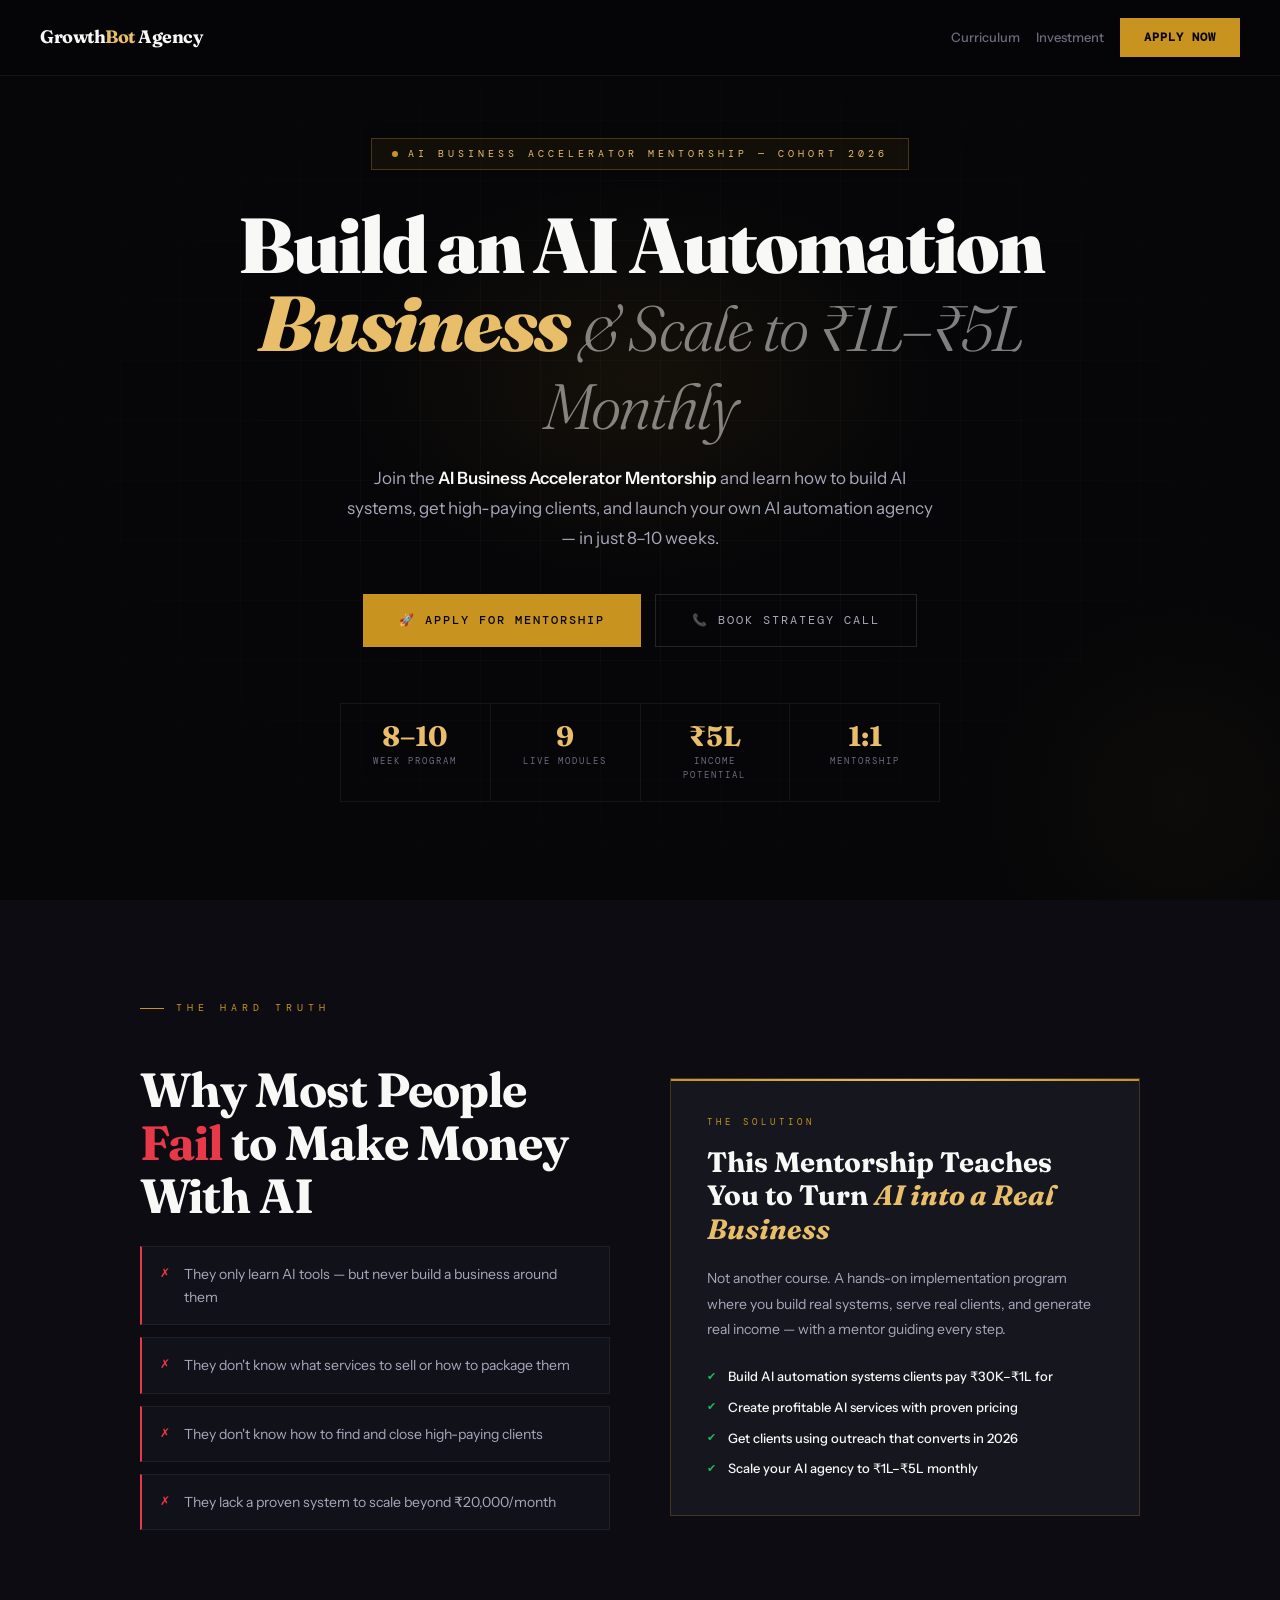
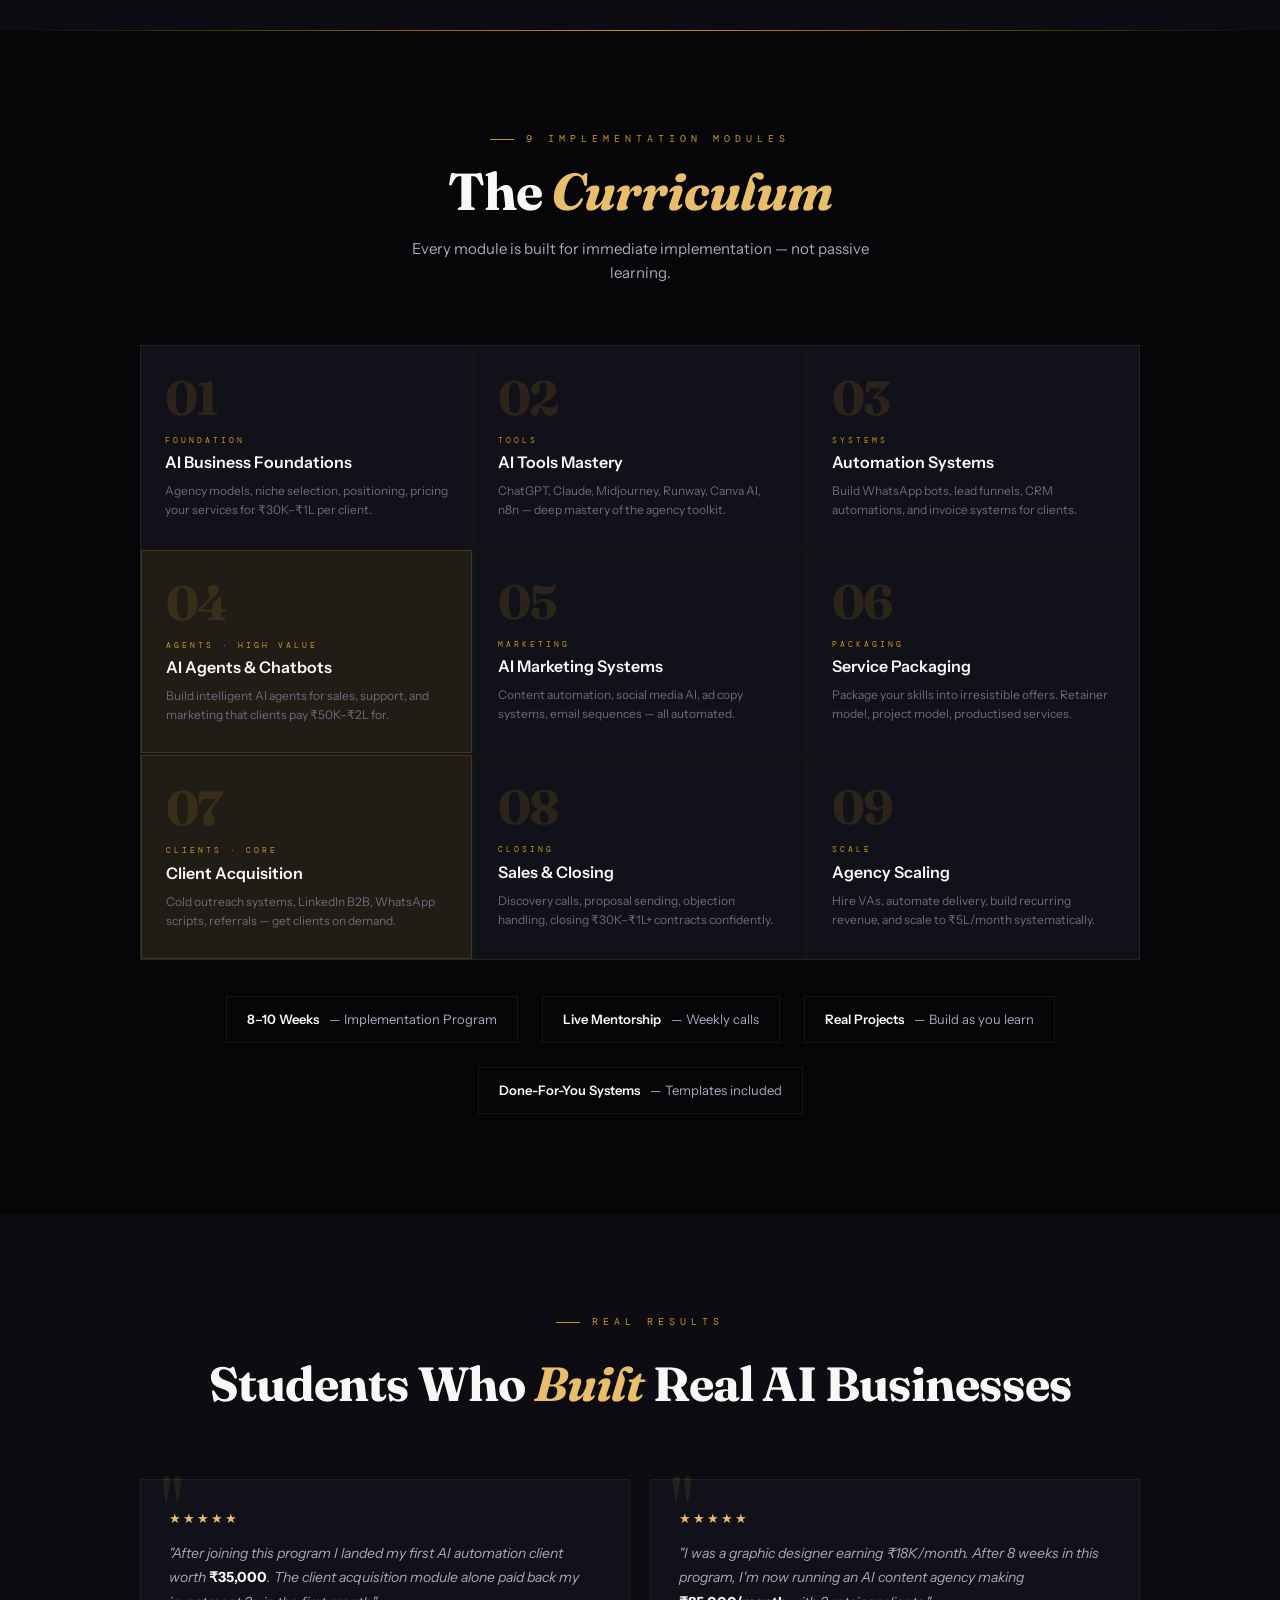
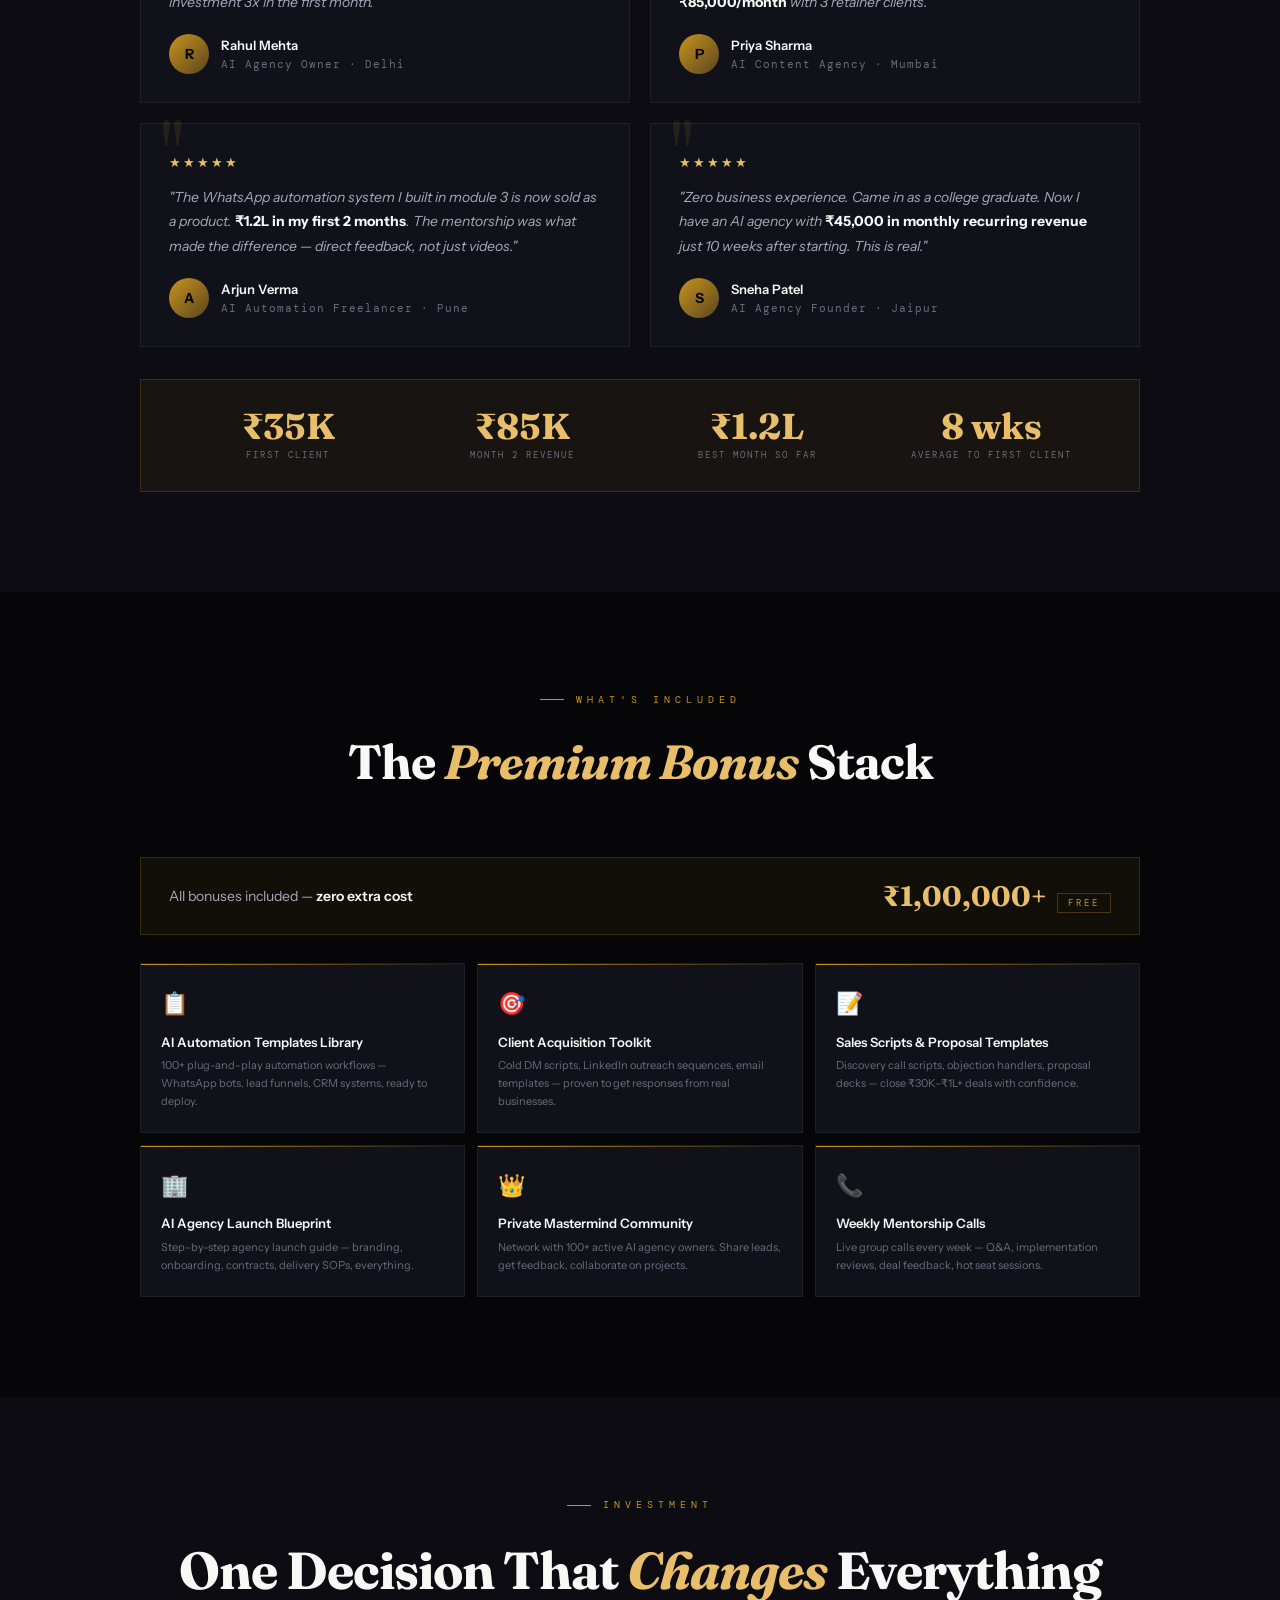
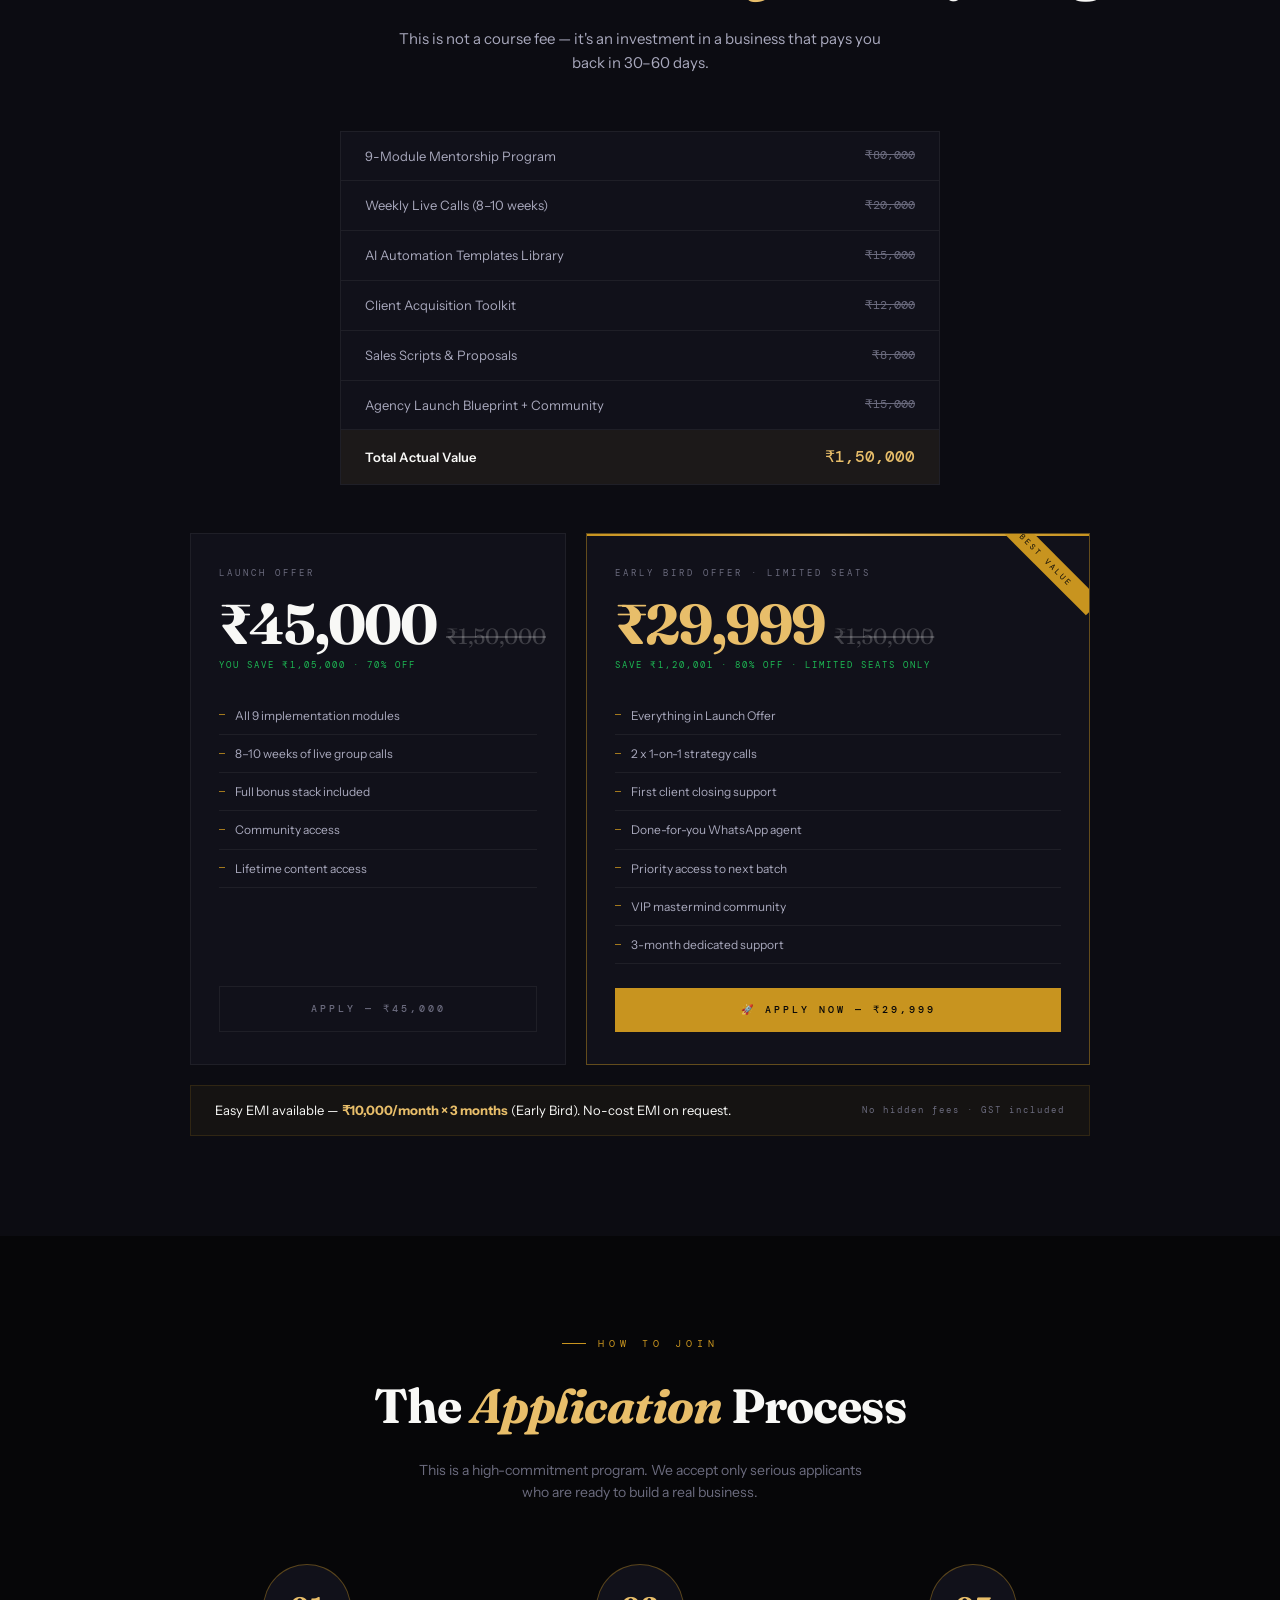
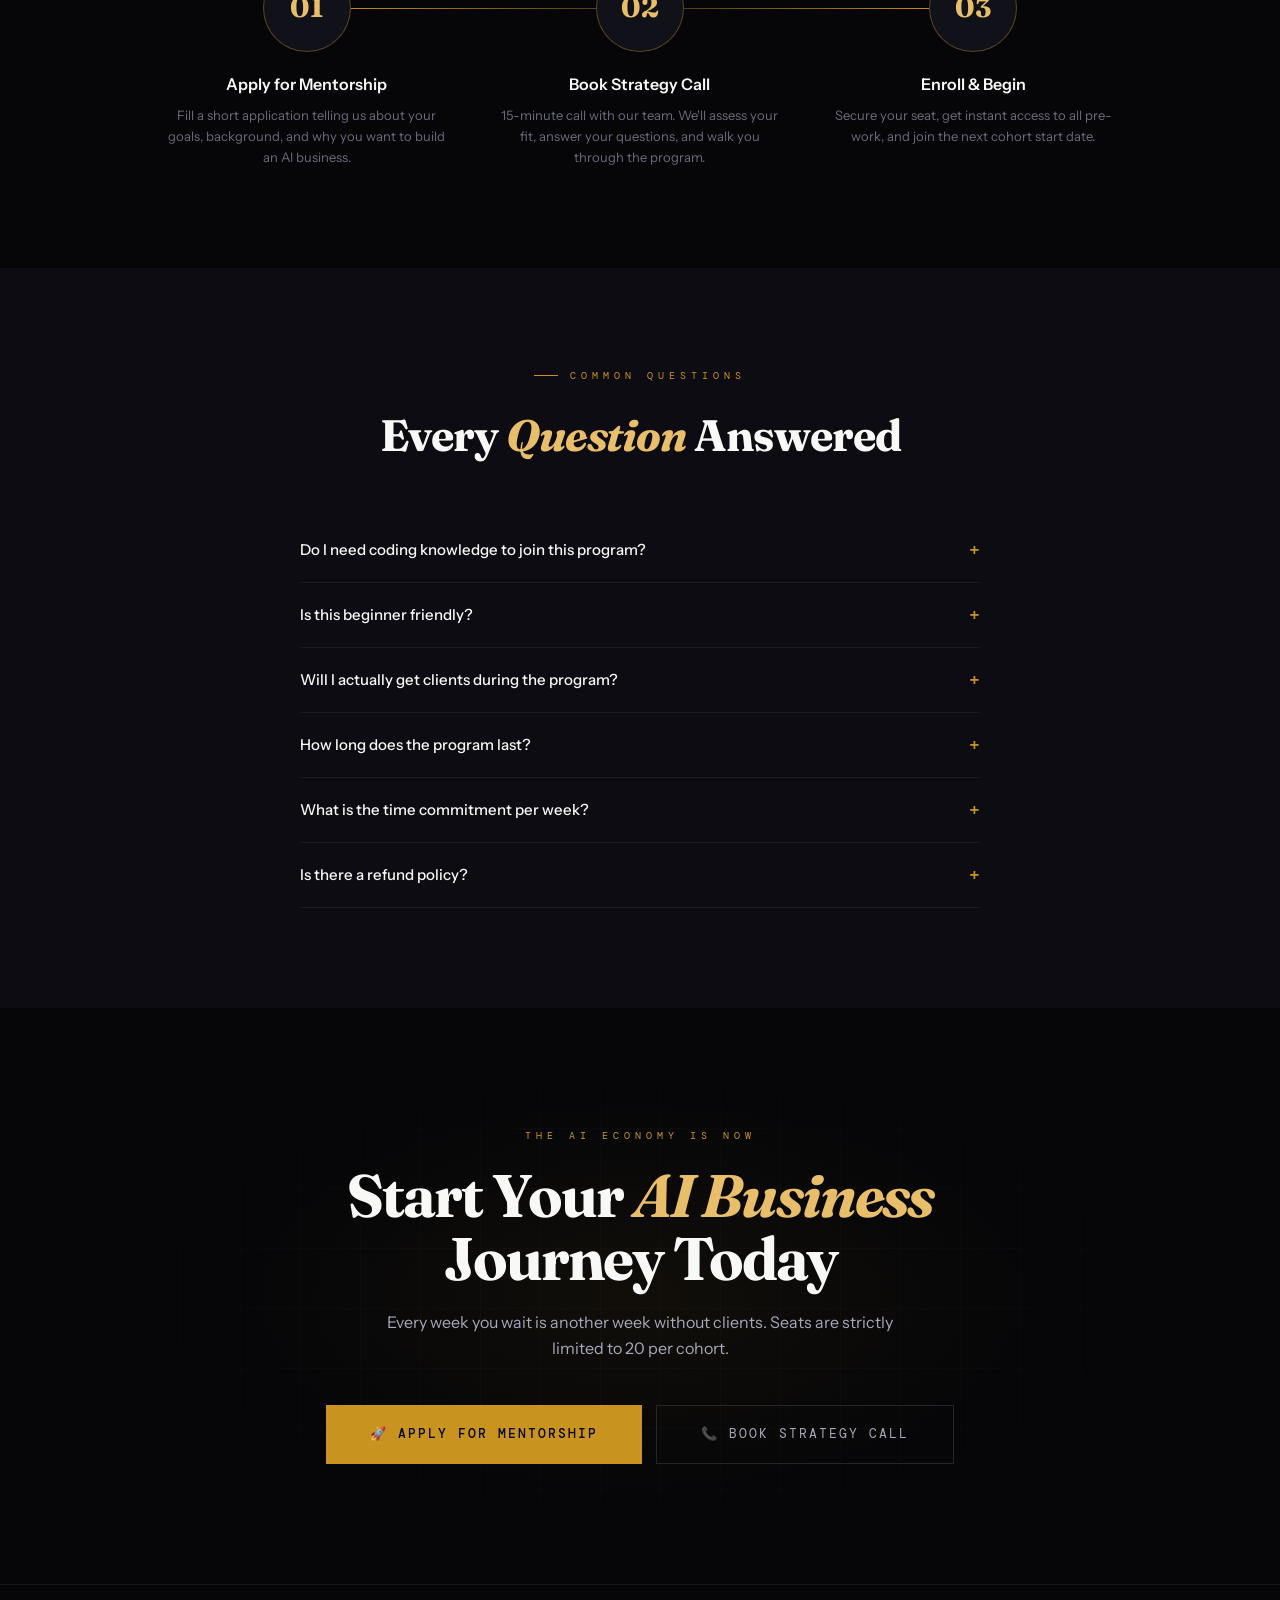
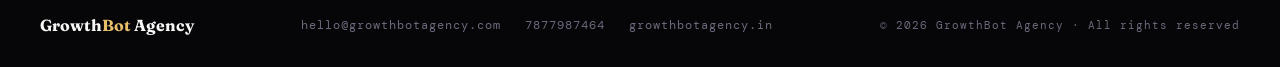
==== index.html @ 0e381967 "Rename ai-mastery.html to index.html" ====
<!DOCTYPE html>
<html lang="en">
<head>
<meta charset="UTF-8">
<meta name="viewport" content="width=device-width, initial-scale=1.0">
<title>AI Business Accelerator — GrowthBot Agency</title>
<link href="https://fonts.googleapis.com/css2?family=Fraunces:ital,opsz,wght@0,9..144,300;0,9..144,500;0,9..144,700;0,9..144,900;1,9..144,300;1,9..144,700&family=Instrument+Sans:ital,wght@0,400;0,500;0,600;0,700;1,400&family=DM+Mono:wght@400;500&display=swap" rel="stylesheet">
<style>
*{margin:0;padding:0;box-sizing:border-box;}
:root{
  --bg:#060608;
  --surface:#0C0C12;
  --card:#11111A;
  --card2:#16161F;
  --border:rgba(255,255,255,0.06);
  --border2:rgba(255,255,255,0.12);
  --gold:#C8941F;
  --gold2:#E8BE6A;
  --gold3:#F5DFA0;
  --cream:#F5EDD6;
  --white:#F8F8F6;
  --muted:#6B6B7E;
  --light:#A8A8BC;
  --green:#1DB954;
  --red:#E8394A;
}

html{scroll-behavior:smooth;}
body{
  background:var(--bg);
  color:var(--white);
  font-family:'Instrument Sans',sans-serif;
  line-height:1.6;
  overflow-x:hidden;
}

/* ─── UTILITY ─── */
.mono{font-family:'DM Mono',monospace;}
.gold{color:var(--gold2);}
.container{max-width:1080px;margin:0 auto;padding:0 40px;}
.section{padding:100px 0;}
.section-label{
  font-family:'DM Mono',monospace;
  font-size:10px;
  letter-spacing:5px;
  color:var(--gold);
  text-transform:uppercase;
  display:flex;align-items:center;gap:12px;
  margin-bottom:16px;
}
.section-label::before{content:'';width:24px;height:1px;background:var(--gold);}
.hair{height:1px;background:var(--border);margin:0;}
.hair.gold-line{background:linear-gradient(90deg,transparent,var(--gold),transparent);}

/* ─── NAVBAR ─── */
nav{
  position:fixed;top:0;left:0;right:0;z-index:100;
  padding:18px 40px;
  display:flex;justify-content:space-between;align-items:center;
  background:rgba(6,6,8,0.9);
  backdrop-filter:blur(20px);
  border-bottom:1px solid var(--border);
}
.nav-brand{
  font-family:'Fraunces',serif;
  font-size:18px;
  font-weight:700;
  letter-spacing:-0.5px;
  color:var(--white);
}
.nav-brand em{color:var(--gold2);font-style:normal;}
.nav-right{display:flex;align-items:center;gap:16px;}
.nav-link{font-size:13px;color:var(--muted);text-decoration:none;font-weight:500;}
.nav-cta{
  background:var(--gold);
  color:var(--bg);
  font-size:12px;
  font-weight:700;
  padding:10px 24px;
  letter-spacing:1px;
  text-decoration:none;
  text-transform:uppercase;
  font-family:'DM Mono',monospace;
  transition:background 0.2s;
}
.nav-cta:hover{background:var(--gold2);}

/* ─── HERO ─── */
.hero{
  min-height:100vh;
  display:flex;align-items:center;
  padding:120px 0 80px;
  position:relative;
  overflow:hidden;
}
/* Subtle grid */
.hero::before{
  content:'';
  position:absolute;inset:0;
  background-image:linear-gradient(rgba(255,255,255,0.025) 1px,transparent 1px),linear-gradient(90deg,rgba(255,255,255,0.025) 1px,transparent 1px);
  background-size:60px 60px;
  mask-image:radial-gradient(ellipse at center,black 30%,transparent 80%);
  pointer-events:none;
}
/* Glow orbs */
.hero-glow{
  position:absolute;
  top:20%;left:50%;
  transform:translateX(-50%);
  width:600px;height:400px;
  background:radial-gradient(ellipse,rgba(200,148,31,0.08) 0%,transparent 70%);
  pointer-events:none;
}
.hero-glow2{
  position:absolute;
  bottom:-100px;right:-100px;
  width:400px;height:400px;
  background:radial-gradient(circle,rgba(200,148,31,0.04) 0%,transparent 70%);
  pointer-events:none;
}

.hero-inner{position:relative;z-index:2;text-align:center;max-width:900px;margin:0 auto;padding:0 40px;}

.hero-eyebrow{
  display:inline-flex;align-items:center;gap:10px;
  border:1px solid rgba(200,148,31,0.3);
  background:rgba(200,148,31,0.06);
  padding:7px 20px;
  font-family:'DM Mono',monospace;
  font-size:10px;
  letter-spacing:4px;
  color:var(--gold2);
  text-transform:uppercase;
  margin-bottom:36px;
}
.hero-eyebrow-dot{width:6px;height:6px;border-radius:50%;background:var(--gold);animation:pulse 2s infinite;}
@keyframes pulse{0%,100%{opacity:1;}50%{opacity:.3;}}

.hero-h1{
  font-family:'Fraunces',serif;
  font-size:clamp(48px,7vw,78px);
  font-weight:900;
  line-height:1.0;
  letter-spacing:-2px;
  margin-bottom:12px;
}
.hero-h1 em{color:var(--gold2);font-style:italic;}
.hero-h1 .line2{
  font-weight:300;
  font-style:italic;
  font-size:clamp(40px,6vw,64px);
  color:rgba(248,248,246,0.5);
}

.hero-sub{
  font-size:17px;
  color:var(--light);
  max-width:600px;
  margin:24px auto 40px;
  line-height:1.75;
  font-weight:400;
}
.hero-sub strong{color:var(--white);font-weight:600;}

.hero-btns{display:flex;justify-content:center;gap:14px;flex-wrap:wrap;margin-bottom:56px;}
.btn-primary{
  background:var(--gold);
  color:var(--bg);
  font-family:'DM Mono',monospace;
  font-size:12px;
  font-weight:500;
  letter-spacing:2px;
  padding:16px 36px;
  text-decoration:none;
  text-transform:uppercase;
  display:inline-flex;align-items:center;gap:8px;
  position:relative;overflow:hidden;
  transition:transform 0.2s;
}
.btn-primary:hover{transform:translateY(-2px);}
.btn-primary::after{
  content:'';
  position:absolute;top:0;left:-100%;width:60%;height:100%;
  background:rgba(255,255,255,0.15);
  transform:skewX(-20deg);
  animation:shine 3s infinite;
}
@keyframes shine{0%{left:-100%}100%{left:200%}}
.btn-secondary{
  border:1px solid var(--border2);
  color:var(--light);
  font-family:'DM Mono',monospace;
  font-size:12px;
  letter-spacing:2px;
  padding:16px 36px;
  text-decoration:none;
  text-transform:uppercase;
  display:inline-flex;align-items:center;gap:8px;
  transition:border-color 0.2s,color 0.2s;
}
.btn-secondary:hover{border-color:var(--gold);color:var(--gold2);}

/* Hero stats */
.hero-stats{
  display:flex;justify-content:center;gap:0;
  border:1px solid var(--border);
  max-width:600px;
  margin:0 auto;
}
.hstat{
  flex:1;padding:18px 20px;
  border-right:1px solid var(--border);
  text-align:center;
}
.hstat:last-child{border-right:none;}
.hstat-num{
  font-family:'Fraunces',serif;
  font-size:28px;
  font-weight:700;
  color:var(--gold2);
  line-height:1;
  display:block;
}
.hstat-lbl{
  font-family:'DM Mono',monospace;
  font-size:9px;
  color:var(--muted);
  letter-spacing:2px;
  text-transform:uppercase;
  margin-top:4px;
}

/* ─── PROBLEM ─── */
.problem{padding:100px 0;background:var(--surface);}
.problem-grid{display:grid;grid-template-columns:1fr 1fr;gap:60px;align-items:center;margin-top:48px;}
.problem-left{}
.problem-title{
  font-family:'Fraunces',serif;
  font-size:48px;
  font-weight:700;
  line-height:1.1;
  letter-spacing:-1px;
  margin-bottom:24px;
}
.problem-title em{color:var(--red);font-style:normal;}
.fail-list{display:flex;flex-direction:column;gap:12px;}
.fail-item{
  display:flex;align-items:flex-start;gap:14px;
  padding:16px 18px;
  background:var(--card);
  border:1px solid var(--border);
  border-left:2px solid var(--red);
}
.fi-x{
  color:var(--red);
  font-family:'DM Mono',monospace;
  font-size:12px;
  font-weight:500;
  flex-shrink:0;
  margin-top:1px;
}
.fi-txt{font-size:14px;color:var(--light);font-weight:400;}

.problem-right{}
.solution-card{
  background:var(--card2);
  border:1px solid rgba(200,148,31,0.25);
  padding:36px;
  position:relative;
  overflow:hidden;
}
.solution-card::before{
  content:'';
  position:absolute;top:0;left:0;right:0;
  height:2px;
  background:linear-gradient(90deg,var(--gold),var(--gold2),var(--gold));
}
.sc-label{
  font-family:'DM Mono',monospace;font-size:9px;
  color:var(--gold);letter-spacing:4px;text-transform:uppercase;
  margin-bottom:16px;
}
.sc-title{
  font-family:'Fraunces',serif;
  font-size:28px;font-weight:700;
  color:var(--white);line-height:1.2;
  margin-bottom:20px;
}
.sc-title em{color:var(--gold2);font-style:italic;}
.sc-body{font-size:14px;color:var(--light);line-height:1.8;margin-bottom:24px;}
.sc-checklist{display:flex;flex-direction:column;gap:10px;}
.sc-check{
  display:flex;align-items:center;gap:12px;
  font-size:13px;color:var(--white);font-weight:500;
}
.sc-check-icon{color:var(--green);font-family:'DM Mono',monospace;font-size:11px;}

/* ─── CURRICULUM ─── */
.curriculum{padding:100px 0;}
.curr-header{text-align:center;margin-bottom:60px;}
.curr-title{
  font-family:'Fraunces',serif;
  font-size:52px;font-weight:700;
  letter-spacing:-1px;line-height:1.1;
  margin-bottom:16px;
}
.curr-title em{color:var(--gold2);font-style:italic;}
.curr-sub{font-size:15px;color:var(--light);max-width:500px;margin:0 auto;}

.modules-grid{
  display:grid;
  grid-template-columns:repeat(3,1fr);
  gap:2px;
  background:var(--border);
  border:1px solid var(--border);
}
.mod-tile{
  background:var(--card);
  padding:28px 24px;
  position:relative;
  overflow:hidden;
  cursor:default;
  transition:background 0.2s;
}
.mod-tile:hover{background:var(--card2);}
.mod-tile::after{
  content:'';
  position:absolute;top:0;left:0;right:0;
  height:1px;
  background:linear-gradient(90deg,var(--gold),transparent);
  opacity:0;
  transition:opacity 0.2s;
}
.mod-tile:hover::after{opacity:1;}
.mod-tile.featured{
  background:rgba(200,148,31,0.06);
  border:1px solid rgba(200,148,31,0.2);
}
.mt-num{
  font-family:'Fraunces',serif;
  font-size:48px;font-weight:700;
  color:rgba(200,148,31,0.15);
  line-height:1;letter-spacing:-2px;
  margin-bottom:12px;
}
.mt-label{
  font-family:'DM Mono',monospace;
  font-size:8px;letter-spacing:3px;
  color:var(--gold);text-transform:uppercase;
  margin-bottom:6px;
}
.mt-title{
  font-size:16px;font-weight:600;
  color:var(--white);line-height:1.3;
  margin-bottom:8px;
}
.mt-desc{font-size:12px;color:var(--muted);line-height:1.6;}

/* Timeline pill */
.curr-meta{
  display:flex;justify-content:center;gap:24px;
  margin-top:36px;
  flex-wrap:wrap;
}
.cm-pill{
  display:flex;align-items:center;gap:10px;
  border:1px solid var(--border);
  padding:12px 20px;
  font-size:13px;color:var(--light);
}
.cm-pill strong{color:var(--white);font-weight:600;}

/* ─── SOCIAL PROOF ─── */
.proof{padding:100px 0;background:var(--surface);}
.proof-header{text-align:center;margin-bottom:56px;}
.proof-title{
  font-family:'Fraunces',serif;
  font-size:48px;font-weight:700;
  letter-spacing:-1px;margin-bottom:14px;
}
.proof-title em{color:var(--gold2);font-style:italic;}

.testimonials{display:grid;grid-template-columns:1fr 1fr;gap:20px;margin-bottom:32px;}
.testi{
  background:var(--card);
  border:1px solid var(--border);
  padding:28px;
  position:relative;
}
.testi::before{
  content:'"';
  font-family:'Fraunces',serif;
  font-size:80px;
  color:rgba(200,148,31,0.12);
  position:absolute;top:-10px;left:20px;
  line-height:1;
}
.testi-stars{color:var(--gold2);font-size:13px;margin-bottom:12px;letter-spacing:2px;}
.testi-quote{
  font-size:14px;color:var(--light);
  line-height:1.75;margin-bottom:20px;
  font-style:italic;
}
.testi-quote strong{color:var(--white);font-style:normal;}
.testi-author{display:flex;align-items:center;gap:12px;}
.ta-avatar{
  width:40px;height:40px;border-radius:50%;
  background:linear-gradient(135deg,var(--gold),rgba(200,148,31,0.4));
  display:flex;align-items:center;justify-content:center;
  font-weight:700;font-size:14px;color:var(--bg);
}
.ta-name{font-size:13px;font-weight:600;color:var(--white);}
.ta-role{font-size:11px;color:var(--muted);font-family:'DM Mono',monospace;letter-spacing:1px;}

/* Earnings banner */
.earnings-strip{
  background:rgba(200,148,31,0.06);
  border:1px solid rgba(200,148,31,0.2);
  padding:28px 40px;
  display:grid;
  grid-template-columns:repeat(4,1fr);
  gap:20px;
  text-align:center;
}
.es-item{}
.es-num{
  font-family:'Fraunces',serif;
  font-size:36px;font-weight:700;
  color:var(--gold2);line-height:1;
}
.es-lbl{
  font-family:'DM Mono',monospace;
  font-size:9px;color:var(--muted);
  letter-spacing:2px;text-transform:uppercase;
  margin-top:4px;
}

/* ─── BONUSES ─── */
.bonuses{padding:100px 0;}
.bon-header{text-align:center;margin-bottom:56px;}
.bon-title{
  font-family:'Fraunces',serif;
  font-size:48px;font-weight:700;
  letter-spacing:-1px;margin-bottom:14px;
}
.bon-title em{color:var(--gold2);font-style:italic;}

.bonus-banner{
  background:rgba(200,148,31,0.06);
  border:1px solid rgba(200,148,31,0.2);
  padding:16px 28px;
  display:flex;justify-content:space-between;align-items:center;
  margin-bottom:28px;
}
.bb-left{font-size:14px;color:var(--light);}
.bb-left strong{color:var(--white);font-weight:600;}
.bb-right{
  font-family:'Fraunces',serif;
  font-size:28px;font-weight:700;color:var(--gold2);
}
.bb-free{
  font-family:'DM Mono',monospace;font-size:9px;
  color:var(--gold);letter-spacing:3px;text-transform:uppercase;
  border:1px solid rgba(200,148,31,0.3);padding:3px 10px;
  margin-left:10px;
}

.bonus-grid{display:grid;grid-template-columns:repeat(3,1fr);gap:12px;}
.bonus-card{
  background:var(--card);
  border:1px solid var(--border);
  padding:22px 20px;
  position:relative;
}
.bonus-card::before{
  content:'';
  position:absolute;top:0;left:0;right:0;height:1px;
  background:linear-gradient(90deg,var(--gold),transparent);
}
.bc-gift{font-size:22px;margin-bottom:10px;display:block;}
.bc-title{font-size:13px;font-weight:600;color:var(--white);margin-bottom:5px;}
.bc-desc{font-size:11px;color:var(--muted);line-height:1.6;}

/* ─── PRICING ─── */
.pricing{padding:100px 0;background:var(--surface);}
.pricing-header{text-align:center;margin-bottom:56px;}
.pricing-title{
  font-family:'Fraunces',serif;
  font-size:52px;font-weight:700;
  letter-spacing:-1px;margin-bottom:14px;
}
.pricing-title em{color:var(--gold2);font-style:italic;}
.pricing-sub{font-size:15px;color:var(--light);max-width:500px;margin:0 auto;}

/* Value stack */
.value-stack{
  max-width:600px;margin:0 auto 48px;
  background:var(--card);
  border:1px solid var(--border);
  padding:0;
  overflow:hidden;
}
.vs-row{
  display:flex;justify-content:space-between;align-items:center;
  padding:14px 24px;
  border-bottom:1px solid var(--border);
  font-size:13px;
}
.vs-row:last-child{border-bottom:none;}
.vs-item{color:var(--light);}
.vs-val{color:var(--muted);text-decoration:line-through;font-family:'DM Mono',monospace;font-size:12px;}
.vs-row.total-row{background:rgba(200,148,31,0.06);}
.vs-row.total-row .vs-item{color:var(--white);font-weight:600;}
.vs-row.total-row .vs-val{color:var(--gold2);text-decoration:none;font-size:16px;font-weight:500;}

/* Price card */
.price-center{display:flex;gap:20px;justify-content:center;max-width:900px;margin:0 auto;}
.price-card{
  flex:1;
  background:var(--card);
  border:1px solid var(--border);
  padding:32px 28px;
  position:relative;
  overflow:hidden;
  display:flex;flex-direction:column;
}
.price-card.main{
  border-color:rgba(200,148,31,0.45);
  flex:1.4;
}
.price-card.main::before{
  content:'';
  position:absolute;top:0;left:0;right:0;height:2px;
  background:linear-gradient(90deg,var(--gold),var(--gold2),var(--gold));
}
.pc-badge{
  position:absolute;top:16px;right:-24px;
  background:var(--gold);
  color:var(--bg);
  font-family:'DM Mono',monospace;
  font-size:8px;letter-spacing:2px;
  padding:4px 32px;
  transform:rotate(45deg);
  text-transform:uppercase;
}
.pc-tier{
  font-family:'DM Mono',monospace;font-size:9px;
  color:var(--muted);letter-spacing:3px;text-transform:uppercase;
  margin-bottom:16px;
}
.pc-price-row{display:flex;align-items:baseline;gap:10px;margin-bottom:4px;}
.pc-price{
  font-family:'Fraunces',serif;
  font-size:56px;font-weight:700;
  color:var(--white);line-height:1;letter-spacing:-2px;
}
.pc-price.gold{color:var(--gold2);}
.pc-slash{
  font-family:'Fraunces',serif;
  font-size:22px;
  color:rgba(255,255,255,0.2);
  text-decoration:line-through;
}
.pc-save{
  font-family:'DM Mono',monospace;font-size:9px;
  color:var(--green);letter-spacing:2px;text-transform:uppercase;
  margin-bottom:24px;
}
.pc-feats{list-style:none;display:flex;flex-direction:column;gap:0;flex:1;margin-bottom:24px;}
.pc-feats li{
  display:flex;align-items:center;gap:10px;
  padding:9px 0;border-bottom:1px solid var(--border);
  font-size:12px;color:var(--light);
}
.pc-feats li .ck{color:var(--gold);font-family:'DM Mono',monospace;font-size:10px;flex-shrink:0;}
.pc-btn{
  display:block;text-align:center;
  padding:14px;font-family:'DM Mono',monospace;
  font-size:10px;font-weight:500;
  letter-spacing:3px;text-transform:uppercase;
  text-decoration:none;cursor:pointer;margin-top:auto;
}
.pc-btn.ghost{border:1px solid var(--border);color:var(--muted);}
.pc-btn.gold{background:var(--gold);color:var(--bg);}
.pc-btn.outline{border:1px solid rgba(200,148,31,0.4);color:var(--gold2);}

.emi-bar{
  max-width:900px;margin:20px auto 0;
  background:rgba(200,148,31,0.05);
  border:1px solid rgba(200,148,31,0.15);
  padding:14px 24px;
  display:flex;justify-content:space-between;align-items:center;
  font-size:13px;
}
.emi-bar strong{color:var(--gold2);}
.emi-bar-right{
  font-family:'DM Mono',monospace;font-size:9px;
  color:var(--muted);letter-spacing:2px;
}

/* ─── APPLICATION ─── */
.application{padding:100px 0;}
.app-header{text-align:center;margin-bottom:60px;}
.app-title{
  font-family:'Fraunces',serif;
  font-size:48px;font-weight:700;
  letter-spacing:-1px;margin-bottom:14px;
}
.app-title em{color:var(--gold2);font-style:italic;}

.app-steps{display:grid;grid-template-columns:repeat(3,1fr);gap:0;position:relative;}
.app-steps::before{
  content:'';
  position:absolute;
  top:44px;left:calc(16.67% + 20px);right:calc(16.67% + 20px);
  height:1px;background:linear-gradient(90deg,var(--gold),rgba(200,148,31,0.3),var(--gold));
}
.app-step{padding:0 24px;text-align:center;position:relative;}
.as-circle{
  width:88px;height:88px;border-radius:50%;
  background:var(--card);
  border:1px solid rgba(200,148,31,0.4);
  display:flex;align-items:center;justify-content:center;
  margin:0 auto 20px;
  position:relative;z-index:2;
}
.as-num{
  font-family:'Fraunces',serif;font-size:28px;
  font-weight:700;color:var(--gold2);
}
.as-title{font-size:16px;font-weight:600;color:var(--white);margin-bottom:8px;}
.as-desc{font-size:13px;color:var(--muted);line-height:1.6;}

/* ─── FAQ ─── */
.faq{padding:100px 0;background:var(--surface);}
.faq-inner{max-width:680px;margin:0 auto;}
.faq-header{text-align:center;margin-bottom:48px;}
.faq-title{
  font-family:'Fraunces',serif;font-size:44px;font-weight:700;
  letter-spacing:-1px;margin-bottom:14px;
}
.faq-title em{color:var(--gold2);font-style:italic;}

.faq-item{border-bottom:1px solid var(--border);}
.faq-q{
  padding:20px 0;
  display:flex;justify-content:space-between;align-items:center;
  cursor:pointer;font-size:15px;font-weight:500;color:var(--white);
  gap:16px;
}
.faq-q:hover{color:var(--gold2);}
.faq-icon{
  color:var(--gold);font-family:'DM Mono',monospace;
  font-size:18px;flex-shrink:0;
  transition:transform 0.3s;
  line-height:1;
}
.faq-item.open .faq-icon{transform:rotate(45deg);}
.faq-a{
  font-size:14px;color:var(--light);line-height:1.75;
  max-height:0;overflow:hidden;
  transition:max-height 0.4s ease,padding 0.3s;
}
.faq-item.open .faq-a{max-height:300px;padding-bottom:20px;}

/* ─── FINAL CTA ─── */
.final-cta{
  padding:120px 0;
  text-align:center;
  position:relative;overflow:hidden;
}
.final-cta::before{
  content:'';
  position:absolute;top:50%;left:50%;
  transform:translate(-50%,-50%);
  width:800px;height:400px;
  background:radial-gradient(ellipse,rgba(200,148,31,0.06) 0%,transparent 70%);
  pointer-events:none;
}
.final-cta::after{
  content:'';
  position:absolute;inset:0;
  background-image:linear-gradient(rgba(255,255,255,0.02) 1px,transparent 1px),linear-gradient(90deg,rgba(255,255,255,0.02) 1px,transparent 1px);
  background-size:60px 60px;
  mask-image:radial-gradient(ellipse at center,black 30%,transparent 75%);
  pointer-events:none;
}
.final-inner{position:relative;z-index:2;}
.final-label{
  font-family:'DM Mono',monospace;font-size:10px;
  letter-spacing:5px;color:var(--gold);text-transform:uppercase;
  margin-bottom:20px;display:block;
}
.final-h{
  font-family:'Fraunces',serif;font-size:60px;font-weight:700;
  letter-spacing:-2px;line-height:1.05;margin-bottom:20px;
}
.final-h em{color:var(--gold2);font-style:italic;}
.final-sub{font-size:16px;color:var(--light);max-width:520px;margin:0 auto 44px;}
.final-btns{display:flex;justify-content:center;gap:14px;flex-wrap:wrap;}

/* ─── FOOTER ─── */
footer{
  border-top:1px solid var(--border);
  padding:28px 40px;
  display:flex;justify-content:space-between;align-items:center;
  flex-wrap:wrap;gap:16px;
}
.footer-brand{
  font-family:'Fraunces',serif;
  font-size:16px;font-weight:700;color:var(--white);
}
.footer-brand em{color:var(--gold2);font-style:normal;}
.footer-links{display:flex;gap:24px;}
.footer-link{font-size:12px;color:var(--muted);text-decoration:none;font-family:'DM Mono',monospace;letter-spacing:1px;}
.footer-right{font-family:'DM Mono',monospace;font-size:11px;color:var(--muted);letter-spacing:1px;}
</style>
</head>
<body>

<!-- NAVBAR -->
<nav>
  <div class="nav-brand">Growth<em>Bot</em> Agency</div>
  <div class="nav-right">
    <a href="#curriculum" class="nav-link">Curriculum</a>
    <a href="#pricing" class="nav-link">Investment</a>
    <a href="https://wa.me/917877987464" class="nav-cta">Apply Now</a>
  </div>
</nav>

<!-- ======== HERO ======== -->
<section class="hero">
  <div class="hero-glow"></div>
  <div class="hero-glow2"></div>
  <div class="hero-inner">
    <div class="hero-eyebrow"><span class="hero-eyebrow-dot"></span>AI Business Accelerator Mentorship — Cohort 2026</div>
    <h1 class="hero-h1">
      Build an AI Automation<br>
      <em>Business</em>
      <span class="line2">&amp; Scale to ₹1L–₹5L Monthly</span>
    </h1>
    <p class="hero-sub">
      Join the <strong>AI Business Accelerator Mentorship</strong> and learn how to build AI systems, get high-paying clients, and launch your own AI automation agency — in just 8–10 weeks.
    </p>
    <div class="hero-btns">
      <a href="https://wa.me/917877987464?text=I+want+to+apply+for+AI+Business+Accelerator" class="btn-primary">🚀 Apply For Mentorship</a>
      <a href="https://wa.me/917877987464?text=I+want+to+book+a+strategy+call" class="btn-secondary">📞 Book Strategy Call</a>
    </div>
    <div class="hero-stats">
      <div class="hstat"><span class="hstat-num">8–10</span><div class="hstat-lbl">Week Program</div></div>
      <div class="hstat"><span class="hstat-num">9</span><div class="hstat-lbl">Live Modules</div></div>
      <div class="hstat"><span class="hstat-num">₹5L</span><div class="hstat-lbl">Income Potential</div></div>
      <div class="hstat"><span class="hstat-num">1:1</span><div class="hstat-lbl">Mentorship</div></div>
    </div>
  </div>
</section>

<!-- ======== PROBLEM ======== -->
<section class="problem">
  <div class="container">
    <div class="section-label">The Hard Truth</div>
    <div class="problem-grid">
      <div class="problem-left">
        <h2 class="problem-title">Why Most People <em>Fail</em> to Make Money With AI</h2>
        <div class="fail-list">
          <div class="fail-item"><span class="fi-x">✗</span><span class="fi-txt">They only learn AI tools — but never build a business around them</span></div>
          <div class="fail-item"><span class="fi-x">✗</span><span class="fi-txt">They don't know what services to sell or how to package them</span></div>
          <div class="fail-item"><span class="fi-x">✗</span><span class="fi-txt">They don't know how to find and close high-paying clients</span></div>
          <div class="fail-item"><span class="fi-x">✗</span><span class="fi-txt">They lack a proven system to scale beyond ₹20,000/month</span></div>
        </div>
      </div>
      <div class="problem-right">
        <div class="solution-card">
          <div class="sc-label">The Solution</div>
          <h3 class="sc-title">This Mentorship Teaches You to Turn <em>AI into a Real Business</em></h3>
          <p class="sc-body">Not another course. A hands-on implementation program where you build real systems, serve real clients, and generate real income — with a mentor guiding every step.</p>
          <div class="sc-checklist">
            <div class="sc-check"><span class="sc-check-icon">✔</span>Build AI automation systems clients pay ₹30K–₹1L for</div>
            <div class="sc-check"><span class="sc-check-icon">✔</span>Create profitable AI services with proven pricing</div>
            <div class="sc-check"><span class="sc-check-icon">✔</span>Get clients using outreach that converts in 2026</div>
            <div class="sc-check"><span class="sc-check-icon">✔</span>Scale your AI agency to ₹1L–₹5L monthly</div>
          </div>
        </div>
      </div>
    </div>
  </div>
</section>

<div class="hair gold-line"></div>

<!-- ======== CURRICULUM ======== -->
<section class="curriculum" id="curriculum">
  <div class="container">
    <div class="curr-header">
      <div class="section-label" style="justify-content:center;">9 Implementation Modules</div>
      <h2 class="curr-title">The <em>Curriculum</em></h2>
      <p class="curr-sub">Every module is built for immediate implementation — not passive learning.</p>
    </div>

    <div class="modules-grid">
      <div class="mod-tile">
        <div class="mt-num">01</div>
        <div class="mt-label">Foundation</div>
        <div class="mt-title">AI Business Foundations</div>
        <div class="mt-desc">Agency models, niche selection, positioning, pricing your services for ₹30K–₹1L per client.</div>
      </div>
      <div class="mod-tile">
        <div class="mt-num">02</div>
        <div class="mt-label">Tools</div>
        <div class="mt-title">AI Tools Mastery</div>
        <div class="mt-desc">ChatGPT, Claude, Midjourney, Runway, Canva AI, n8n — deep mastery of the agency toolkit.</div>
      </div>
      <div class="mod-tile">
        <div class="mt-num">03</div>
        <div class="mt-label">Systems</div>
        <div class="mt-title">Automation Systems</div>
        <div class="mt-desc">Build WhatsApp bots, lead funnels, CRM automations, and invoice systems for clients.</div>
      </div>
      <div class="mod-tile featured">
        <div class="mt-num">04</div>
        <div class="mt-label">Agents · High Value</div>
        <div class="mt-title">AI Agents & Chatbots</div>
        <div class="mt-desc">Build intelligent AI agents for sales, support, and marketing that clients pay ₹50K–₹2L for.</div>
      </div>
      <div class="mod-tile">
        <div class="mt-num">05</div>
        <div class="mt-label">Marketing</div>
        <div class="mt-title">AI Marketing Systems</div>
        <div class="mt-desc">Content automation, social media AI, ad copy systems, email sequences — all automated.</div>
      </div>
      <div class="mod-tile">
        <div class="mt-num">06</div>
        <div class="mt-label">Packaging</div>
        <div class="mt-title">Service Packaging</div>
        <div class="mt-desc">Package your skills into irresistible offers. Retainer model, project model, productised services.</div>
      </div>
      <div class="mod-tile featured">
        <div class="mt-num">07</div>
        <div class="mt-label">Clients · Core</div>
        <div class="mt-title">Client Acquisition</div>
        <div class="mt-desc">Cold outreach systems, LinkedIn B2B, WhatsApp scripts, referrals — get clients on demand.</div>
      </div>
      <div class="mod-tile">
        <div class="mt-num">08</div>
        <div class="mt-label">Closing</div>
        <div class="mt-title">Sales & Closing</div>
        <div class="mt-desc">Discovery calls, proposal sending, objection handling, closing ₹30K–₹1L+ contracts confidently.</div>
      </div>
      <div class="mod-tile">
        <div class="mt-num">09</div>
        <div class="mt-label">Scale</div>
        <div class="mt-title">Agency Scaling</div>
        <div class="mt-desc">Hire VAs, automate delivery, build recurring revenue, and scale to ₹5L/month systematically.</div>
      </div>
    </div>

    <div class="curr-meta">
      <div class="cm-pill"><strong>8–10 Weeks</strong> — Implementation Program</div>
      <div class="cm-pill"><strong>Live Mentorship</strong> — Weekly calls</div>
      <div class="cm-pill"><strong>Real Projects</strong> — Build as you learn</div>
      <div class="cm-pill"><strong>Done-For-You Systems</strong> — Templates included</div>
    </div>
  </div>
</section>

<!-- ======== SOCIAL PROOF ======== -->
<section class="proof">
  <div class="container">
    <div class="proof-header">
      <div class="section-label" style="justify-content:center;">Real Results</div>
      <h2 class="proof-title">Students Who <em>Built</em> Real AI Businesses</h2>
    </div>

    <div class="testimonials">
      <div class="testi">
        <div class="testi-stars">★★★★★</div>
        <p class="testi-quote">"After joining this program I landed my first AI automation client worth <strong>₹35,000</strong>. The client acquisition module alone paid back my investment 3x in the first month."</p>
        <div class="testi-author">
          <div class="ta-avatar">R</div>
          <div><div class="ta-name">Rahul Mehta</div><div class="ta-role">AI Agency Owner · Delhi</div></div>
        </div>
      </div>
      <div class="testi">
        <div class="testi-stars">★★★★★</div>
        <p class="testi-quote">"I was a graphic designer earning ₹18K/month. After 8 weeks in this program, I'm now running an AI content agency making <strong>₹85,000/month</strong> with 3 retainer clients."</p>
        <div class="testi-author">
          <div class="ta-avatar">P</div>
          <div><div class="ta-name">Priya Sharma</div><div class="ta-role">AI Content Agency · Mumbai</div></div>
        </div>
      </div>
      <div class="testi">
        <div class="testi-stars">★★★★★</div>
        <p class="testi-quote">"The WhatsApp automation system I built in module 3 is now sold as a product. <strong>₹1.2L in my first 2 months</strong>. The mentorship was what made the difference — direct feedback, not just videos."</p>
        <div class="testi-author">
          <div class="ta-avatar">A</div>
          <div><div class="ta-name">Arjun Verma</div><div class="ta-role">AI Automation Freelancer · Pune</div></div>
        </div>
      </div>
      <div class="testi">
        <div class="testi-stars">★★★★★</div>
        <p class="testi-quote">"Zero business experience. Came in as a college graduate. Now I have an AI agency with <strong>₹45,000 in monthly recurring revenue</strong> just 10 weeks after starting. This is real."</p>
        <div class="testi-author">
          <div class="ta-avatar">S</div>
          <div><div class="ta-name">Sneha Patel</div><div class="ta-role">AI Agency Founder · Jaipur</div></div>
        </div>
      </div>
    </div>

    <div class="earnings-strip">
      <div class="es-item"><div class="es-num">₹35K</div><div class="es-lbl">First client</div></div>
      <div class="es-item"><div class="es-num">₹85K</div><div class="es-lbl">Month 2 revenue</div></div>
      <div class="es-item"><div class="es-num">₹1.2L</div><div class="es-lbl">Best month so far</div></div>
      <div class="es-item"><div class="es-num">8 wks</div><div class="es-lbl">Average to first client</div></div>
    </div>
  </div>
</section>

<!-- ======== BONUSES ======== -->
<section class="bonuses">
  <div class="container">
    <div class="bon-header">
      <div class="section-label" style="justify-content:center;">What's Included</div>
      <h2 class="bon-title">The <em>Premium Bonus</em> Stack</h2>
    </div>

    <div class="bonus-banner">
      <div class="bb-left">All bonuses included — <strong>zero extra cost</strong></div>
      <div><span class="bb-right">₹1,00,000+</span><span class="bb-free">Free</span></div>
    </div>

    <div class="bonus-grid">
      <div class="bonus-card">
        <span class="bc-gift">📋</span>
        <div class="bc-title">AI Automation Templates Library</div>
        <div class="bc-desc">100+ plug-and-play automation workflows — WhatsApp bots, lead funnels, CRM systems, ready to deploy.</div>
      </div>
      <div class="bonus-card">
        <span class="bc-gift">🎯</span>
        <div class="bc-title">Client Acquisition Toolkit</div>
        <div class="bc-desc">Cold DM scripts, LinkedIn outreach sequences, email templates — proven to get responses from real businesses.</div>
      </div>
      <div class="bonus-card">
        <span class="bc-gift">📝</span>
        <div class="bc-title">Sales Scripts & Proposal Templates</div>
        <div class="bc-desc">Discovery call scripts, objection handlers, proposal decks — close ₹30K–₹1L+ deals with confidence.</div>
      </div>
      <div class="bonus-card">
        <span class="bc-gift">🏢</span>
        <div class="bc-title">AI Agency Launch Blueprint</div>
        <div class="bc-desc">Step-by-step agency launch guide — branding, onboarding, contracts, delivery SOPs, everything.</div>
      </div>
      <div class="bonus-card">
        <span class="bc-gift">👑</span>
        <div class="bc-title">Private Mastermind Community</div>
        <div class="bc-desc">Network with 100+ active AI agency owners. Share leads, get feedback, collaborate on projects.</div>
      </div>
      <div class="bonus-card">
        <span class="bc-gift">📞</span>
        <div class="bc-title">Weekly Mentorship Calls</div>
        <div class="bc-desc">Live group calls every week — Q&A, implementation reviews, deal feedback, hot seat sessions.</div>
      </div>
    </div>
  </div>
</section>

<!-- ======== PRICING ======== -->
<section class="pricing" id="pricing">
  <div class="container">
    <div class="pricing-header">
      <div class="section-label" style="justify-content:center;">Investment</div>
      <h2 class="pricing-title">One Decision That <em>Changes</em> Everything</h2>
      <p class="pricing-sub">This is not a course fee — it's an investment in a business that pays you back in 30–60 days.</p>
    </div>

    <div class="value-stack">
      <div class="vs-row"><span class="vs-item">9-Module Mentorship Program</span><span class="vs-val">₹80,000</span></div>
      <div class="vs-row"><span class="vs-item">Weekly Live Calls (8–10 weeks)</span><span class="vs-val">₹20,000</span></div>
      <div class="vs-row"><span class="vs-item">AI Automation Templates Library</span><span class="vs-val">₹15,000</span></div>
      <div class="vs-row"><span class="vs-item">Client Acquisition Toolkit</span><span class="vs-val">₹12,000</span></div>
      <div class="vs-row"><span class="vs-item">Sales Scripts & Proposals</span><span class="vs-val">₹8,000</span></div>
      <div class="vs-row"><span class="vs-item">Agency Launch Blueprint + Community</span><span class="vs-val">₹15,000</span></div>
      <div class="vs-row total-row"><span class="vs-item">Total Actual Value</span><span class="vs-val">₹1,50,000</span></div>
    </div>

    <div class="price-center">
      <div class="price-card">
        <div class="pc-tier">Launch Offer</div>
        <div class="pc-price-row"><div class="pc-price">₹45,000</div><div class="pc-slash">₹1,50,000</div></div>
        <div class="pc-save">You save ₹1,05,000 · 70% off</div>
        <ul class="pc-feats">
          <li><span class="ck">—</span>All 9 implementation modules</li>
          <li><span class="ck">—</span>8–10 weeks of live group calls</li>
          <li><span class="ck">—</span>Full bonus stack included</li>
          <li><span class="ck">—</span>Community access</li>
          <li><span class="ck">—</span>Lifetime content access</li>
        </ul>
        <a href="https://wa.me/917877987464" class="pc-btn ghost">Apply — ₹45,000</a>
      </div>

      <div class="price-card main">
        <div class="pc-badge">Best Value</div>
        <div class="pc-tier">Early Bird Offer · Limited Seats</div>
        <div class="pc-price-row"><div class="pc-price gold">₹29,999</div><div class="pc-slash">₹1,50,000</div></div>
        <div class="pc-save">Save ₹1,20,001 · 80% off · Limited seats only</div>
        <ul class="pc-feats">
          <li><span class="ck">—</span>Everything in Launch Offer</li>
          <li><span class="ck">—</span>2 x 1-on-1 strategy calls</li>
          <li><span class="ck">—</span>First client closing support</li>
          <li><span class="ck">—</span>Done-for-you WhatsApp agent</li>
          <li><span class="ck">—</span>Priority access to next batch</li>
          <li><span class="ck">—</span>VIP mastermind community</li>
          <li><span class="ck">—</span>3-month dedicated support</li>
        </ul>
        <a href="https://wa.me/917877987464?text=I+want+the+early+bird+offer" class="pc-btn gold">🚀 Apply Now — ₹29,999</a>
      </div>
    </div>

    <div class="emi-bar">
      <div>Easy EMI available — <strong>₹10,000/month × 3 months</strong> (Early Bird). No-cost EMI on request.</div>
      <div class="emi-bar-right">No hidden fees · GST included</div>
    </div>
  </div>
</section>

<!-- ======== APPLICATION ======== -->
<section class="application">
  <div class="container">
    <div class="app-header">
      <div class="section-label" style="justify-content:center;">How to Join</div>
      <h2 class="app-title">The <em>Application</em> Process</h2>
      <p style="font-size:14px;color:var(--muted);max-width:460px;margin:0 auto;text-align:center;">This is a high-commitment program. We accept only serious applicants who are ready to build a real business.</p>
    </div>
    <div class="app-steps">
      <div class="app-step">
        <div class="as-circle"><div class="as-num">01</div></div>
        <div class="as-title">Apply for Mentorship</div>
        <div class="as-desc">Fill a short application telling us about your goals, background, and why you want to build an AI business.</div>
      </div>
      <div class="app-step">
        <div class="as-circle"><div class="as-num">02</div></div>
        <div class="as-title">Book Strategy Call</div>
        <div class="as-desc">15-minute call with our team. We'll assess your fit, answer your questions, and walk you through the program.</div>
      </div>
      <div class="app-step">
        <div class="as-circle"><div class="as-num">03</div></div>
        <div class="as-title">Enroll & Begin</div>
        <div class="as-desc">Secure your seat, get instant access to all pre-work, and join the next cohort start date.</div>
      </div>
    </div>
  </div>
</section>

<!-- ======== FAQ ======== -->
<section class="faq">
  <div class="container">
    <div class="faq-inner">
      <div class="faq-header">
        <div class="section-label" style="justify-content:center;">Common Questions</div>
        <h2 class="faq-title">Every <em>Question</em> Answered</h2>
      </div>
      <div class="faq-item">
        <div class="faq-q" onclick="toggle(this)">Do I need coding knowledge to join this program?<span class="faq-icon">+</span></div>
        <div class="faq-a">Absolutely not. This program is 100% no-code. We use tools like n8n, Make.com, and ChatGPT that require zero programming. If you can use WhatsApp and Google Docs, you have all the technical skills needed to start.</div>
      </div>
      <div class="faq-item">
        <div class="faq-q" onclick="toggle(this)">Is this beginner friendly?<span class="faq-icon">+</span></div>
        <div class="faq-a">Yes — we've designed this specifically for beginners. Whether you're a student, professional, or complete newcomer to AI, the program starts from the ground up. All concepts are explained in plain language (Hinglish where needed) with live demonstrations.</div>
      </div>
      <div class="faq-item">
        <div class="faq-q" onclick="toggle(this)">Will I actually get clients during the program?<span class="faq-icon">+</span></div>
        <div class="faq-a">That is the goal of Modules 7 and 8. We provide done-for-you outreach scripts, proposal templates, and first client closing support. Most students land their first client between weeks 5–8. We cannot guarantee results, but we give you every tool and support needed to make it happen.</div>
      </div>
      <div class="faq-item">
        <div class="faq-q" onclick="toggle(this)">How long does the program last?<span class="faq-icon">+</span></div>
        <div class="faq-a">The core implementation program runs for 8–10 weeks with weekly live calls. After completion, you get lifetime access to all content, recordings, and the mastermind community. You also receive 3 months of support included in the package.</div>
      </div>
      <div class="faq-item">
        <div class="faq-q" onclick="toggle(this)">What is the time commitment per week?<span class="faq-icon">+</span></div>
        <div class="faq-a">We recommend 10–15 hours per week for best results — this includes the live call, implementation sessions, and client outreach. If you're working a job, this is absolutely manageable in evenings and weekends. Many of our students built their first client while still employed full-time.</div>
      </div>
      <div class="faq-item">
        <div class="faq-q" onclick="toggle(this)">Is there a refund policy?<span class="faq-icon">+</span></div>
        <div class="faq-a">We offer a 7-day refund if you complete less than 20% of the material and feel the program isn't right for you. Given this is a high-commitment mentorship, we do ask all applicants to go through a strategy call before enrolling to ensure it's a strong fit.</div>
      </div>
    </div>
  </div>
</section>

<!-- ======== FINAL CTA ======== -->
<section class="final-cta">
  <div class="container">
    <div class="final-inner">
      <span class="final-label">The AI economy is now</span>
      <h2 class="final-h">Start Your <em>AI Business</em><br>Journey Today</h2>
      <p class="final-sub">Every week you wait is another week without clients. Seats are strictly limited to 20 per cohort.</p>
      <div class="final-btns">
        <a href="https://wa.me/917877987464?text=I+want+to+apply+for+AI+Business+Accelerator" class="btn-primary" style="font-size:13px;padding:18px 44px;">🚀 Apply For Mentorship</a>
        <a href="https://wa.me/917877987464?text=I+want+to+book+a+strategy+call" class="btn-secondary" style="font-size:13px;padding:18px 44px;">📞 Book Strategy Call</a>
      </div>
    </div>
  </div>
</section>

<!-- FOOTER -->
<footer>
  <div class="footer-brand">Growth<em>Bot</em> Agency</div>
  <div class="footer-links">
    <a href="mailto:hello@growthbotagency.com" class="footer-link">hello@growthbotagency.com</a>
    <a href="https://wa.me/917877987464" class="footer-link">7877987464</a>
    <a href="https://growthbotagency.in" class="footer-link">growthbotagency.in</a>
  </div>
  <div class="footer-right">© 2026 GrowthBot Agency · All rights reserved</div>
</footer>

<script>
function toggle(el){
  const item=el.parentElement;
  const isOpen=item.classList.contains('open');
  document.querySelectorAll('.faq-item').forEach(i=>i.classList.remove('open'));
  if(!isOpen)item.classList.add('open');
}
</script>
</body>
</html>
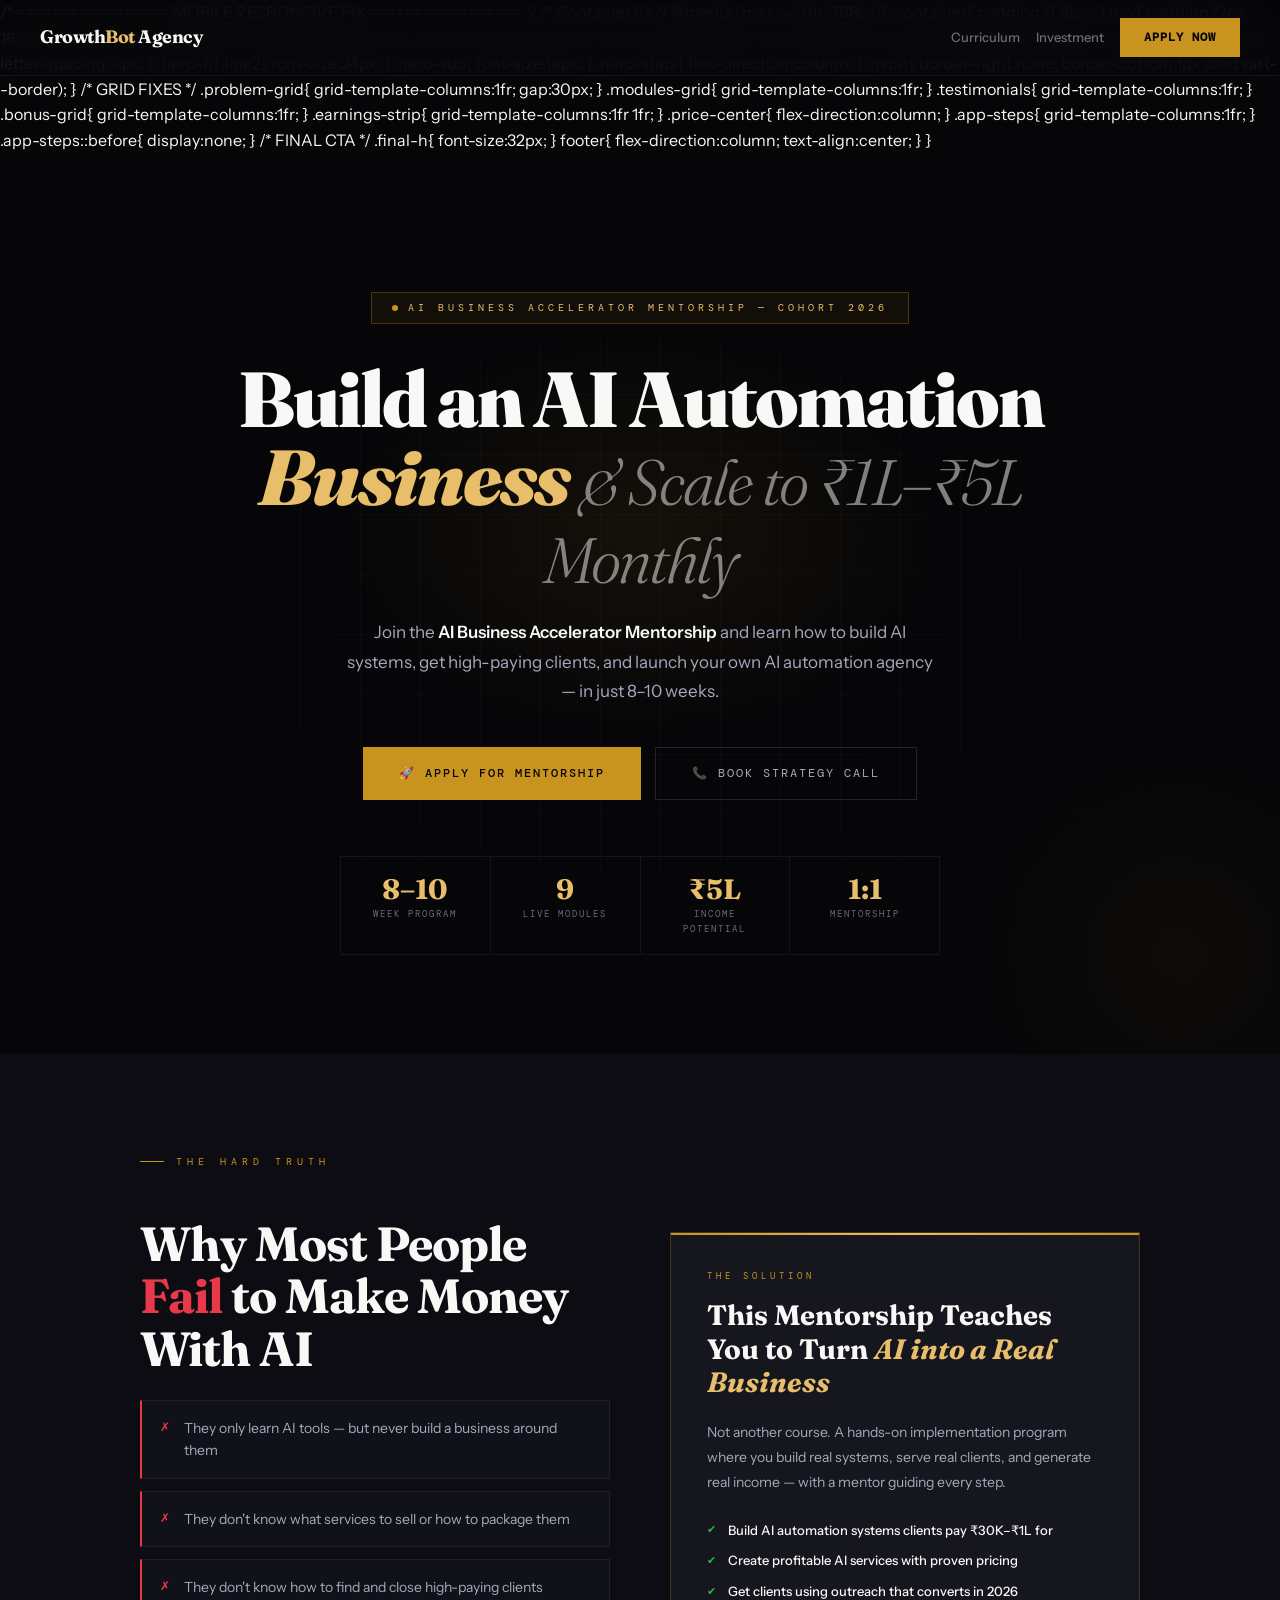
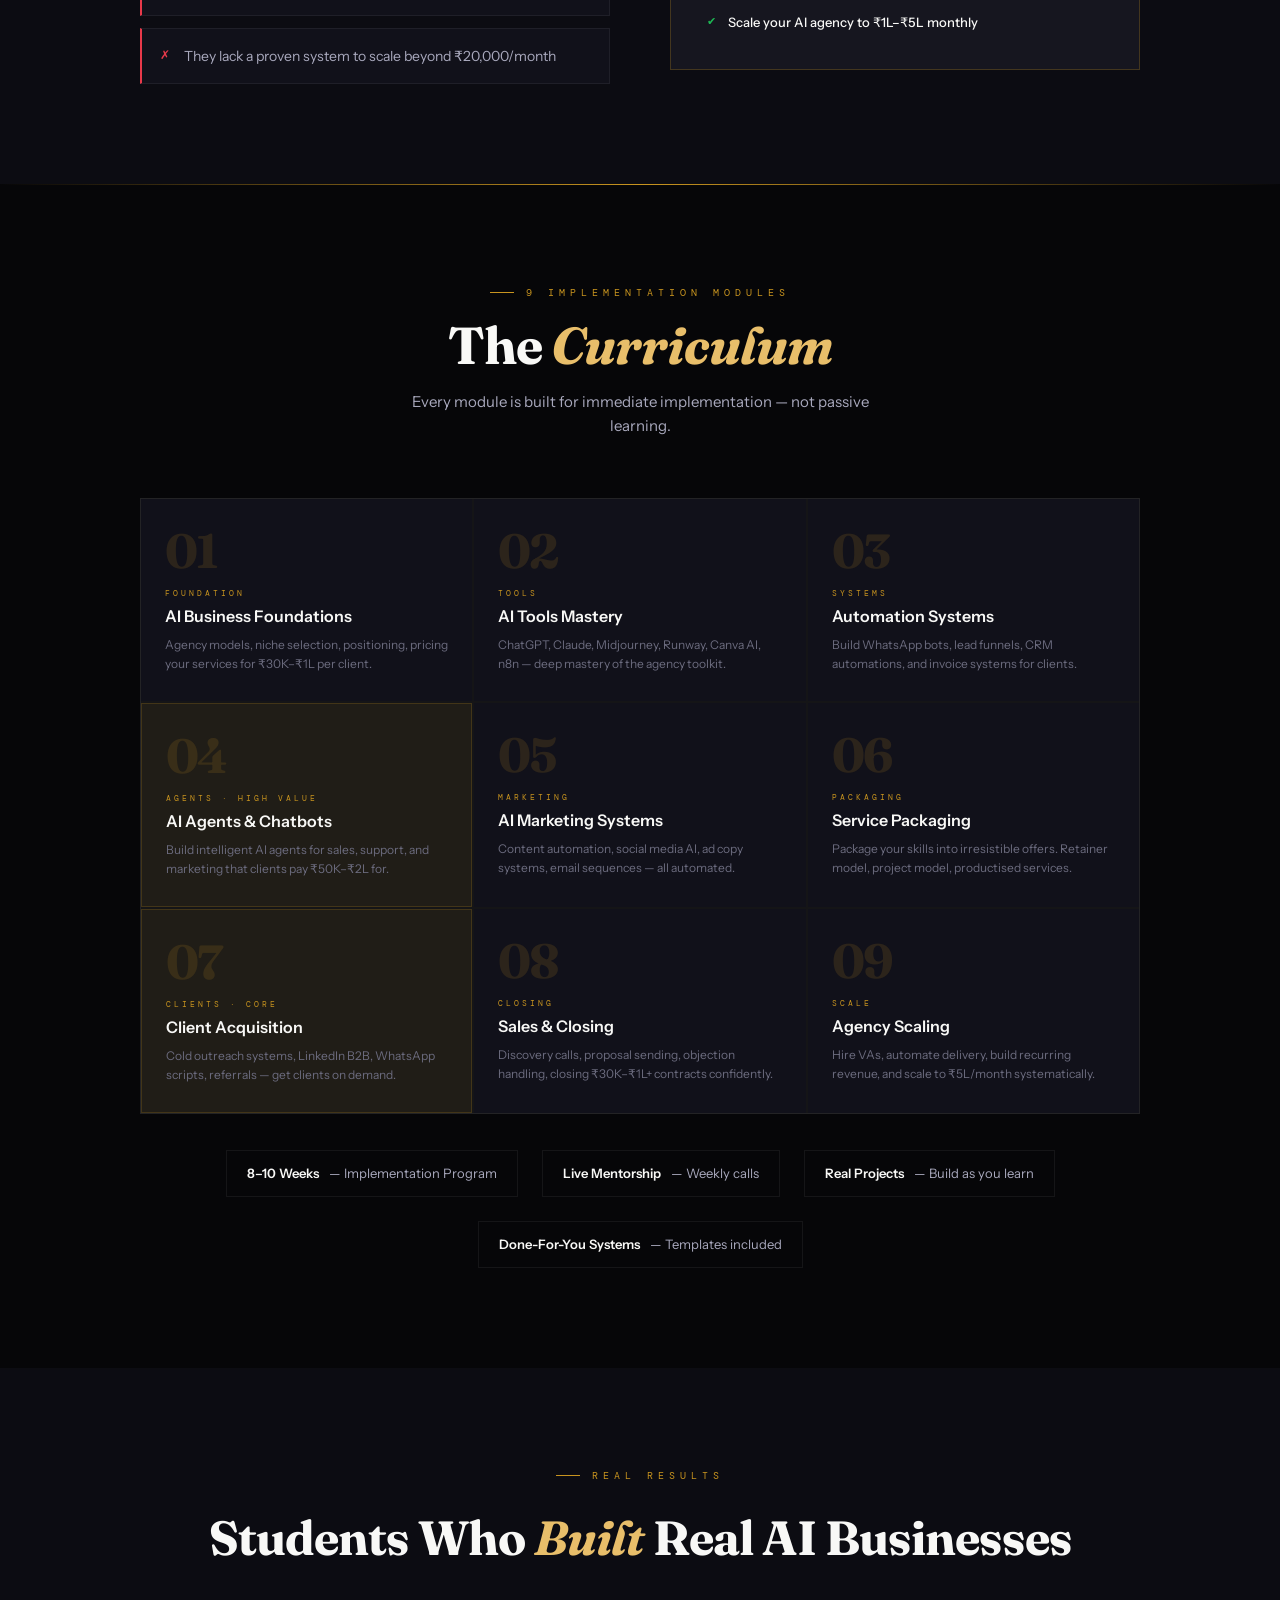
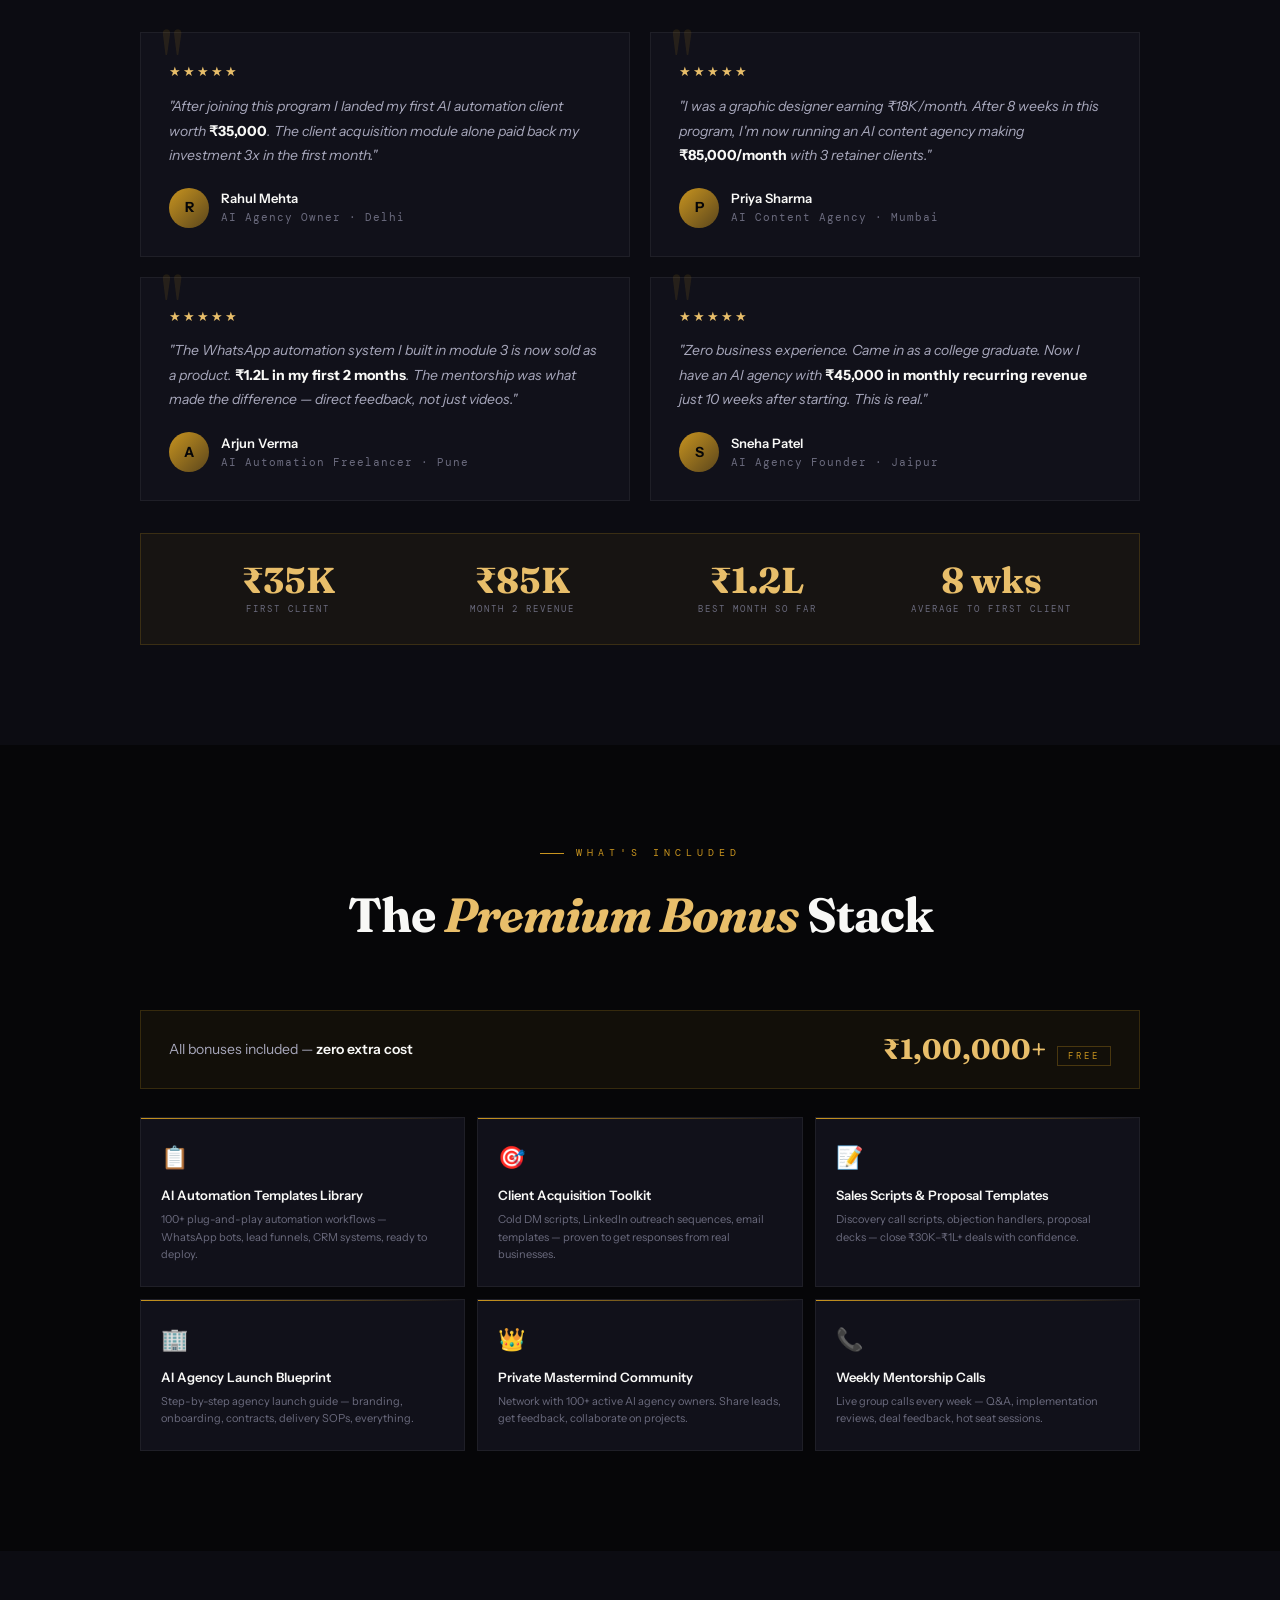
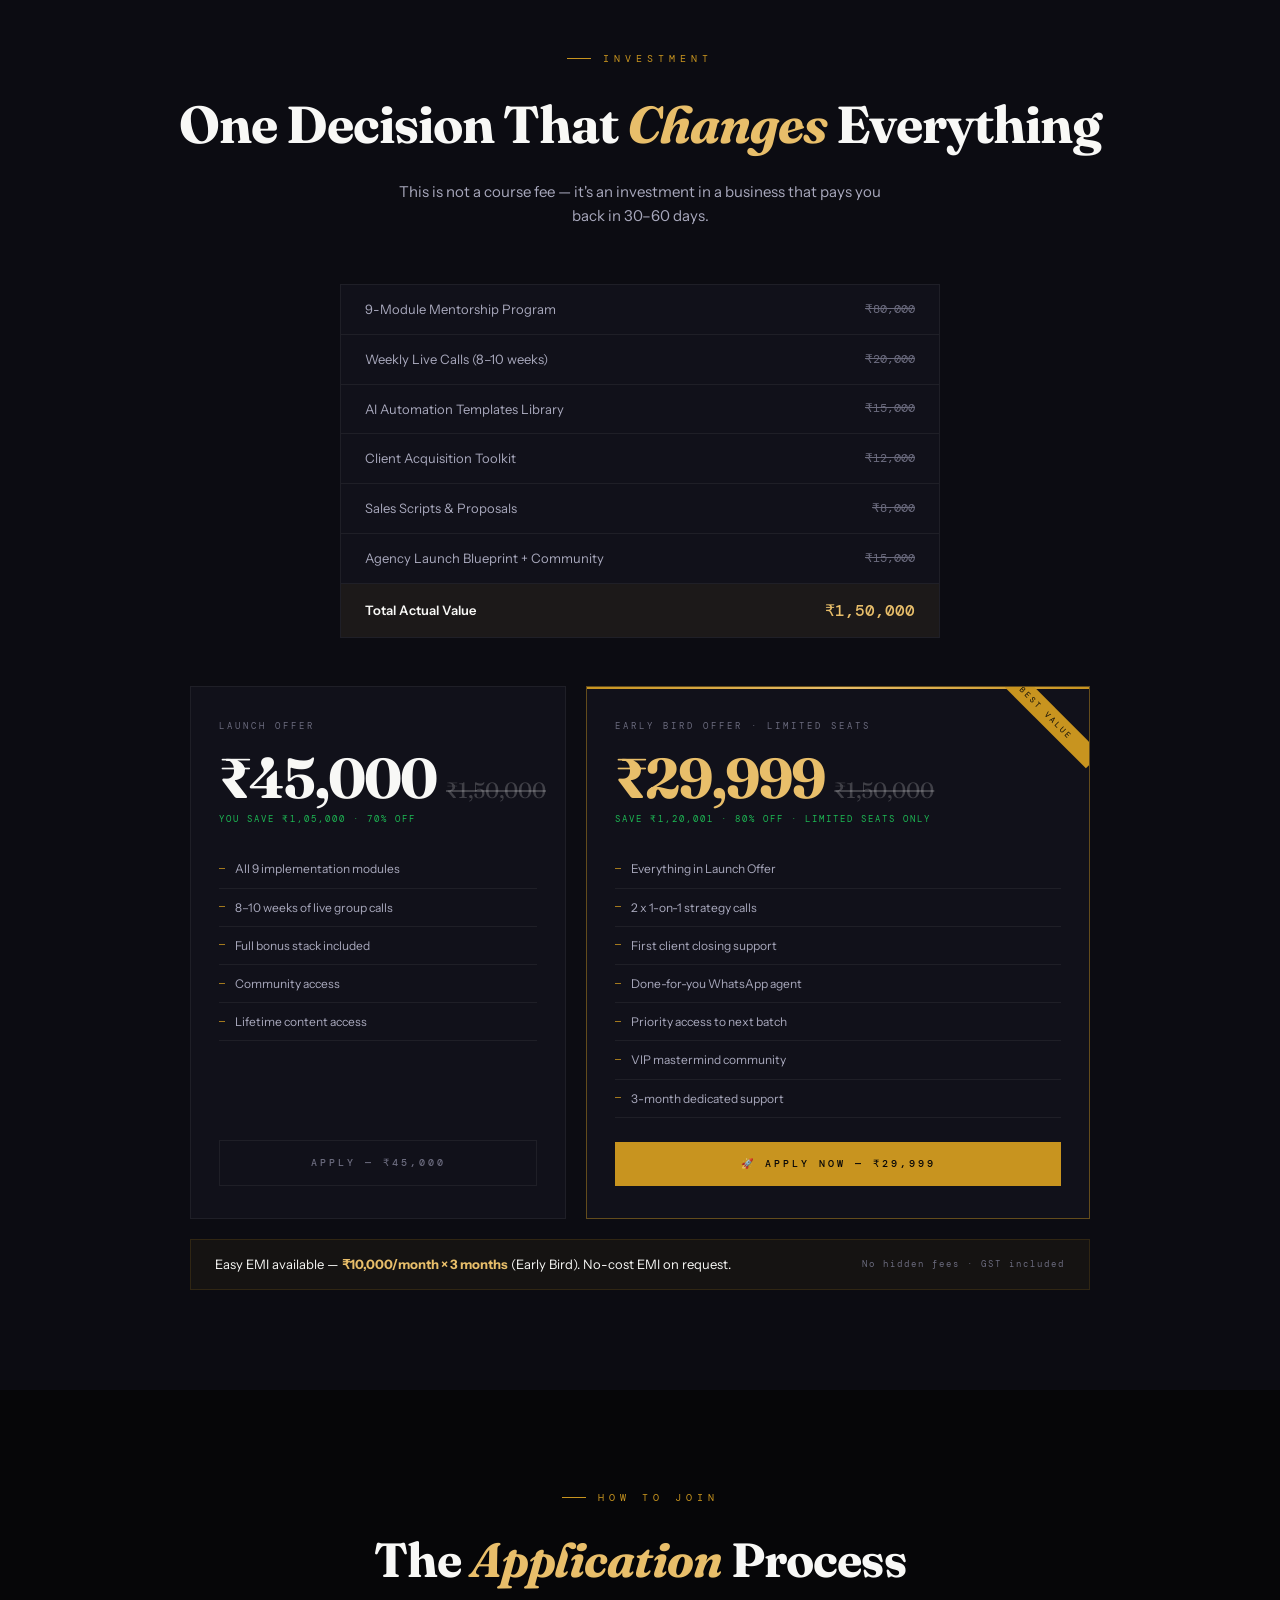
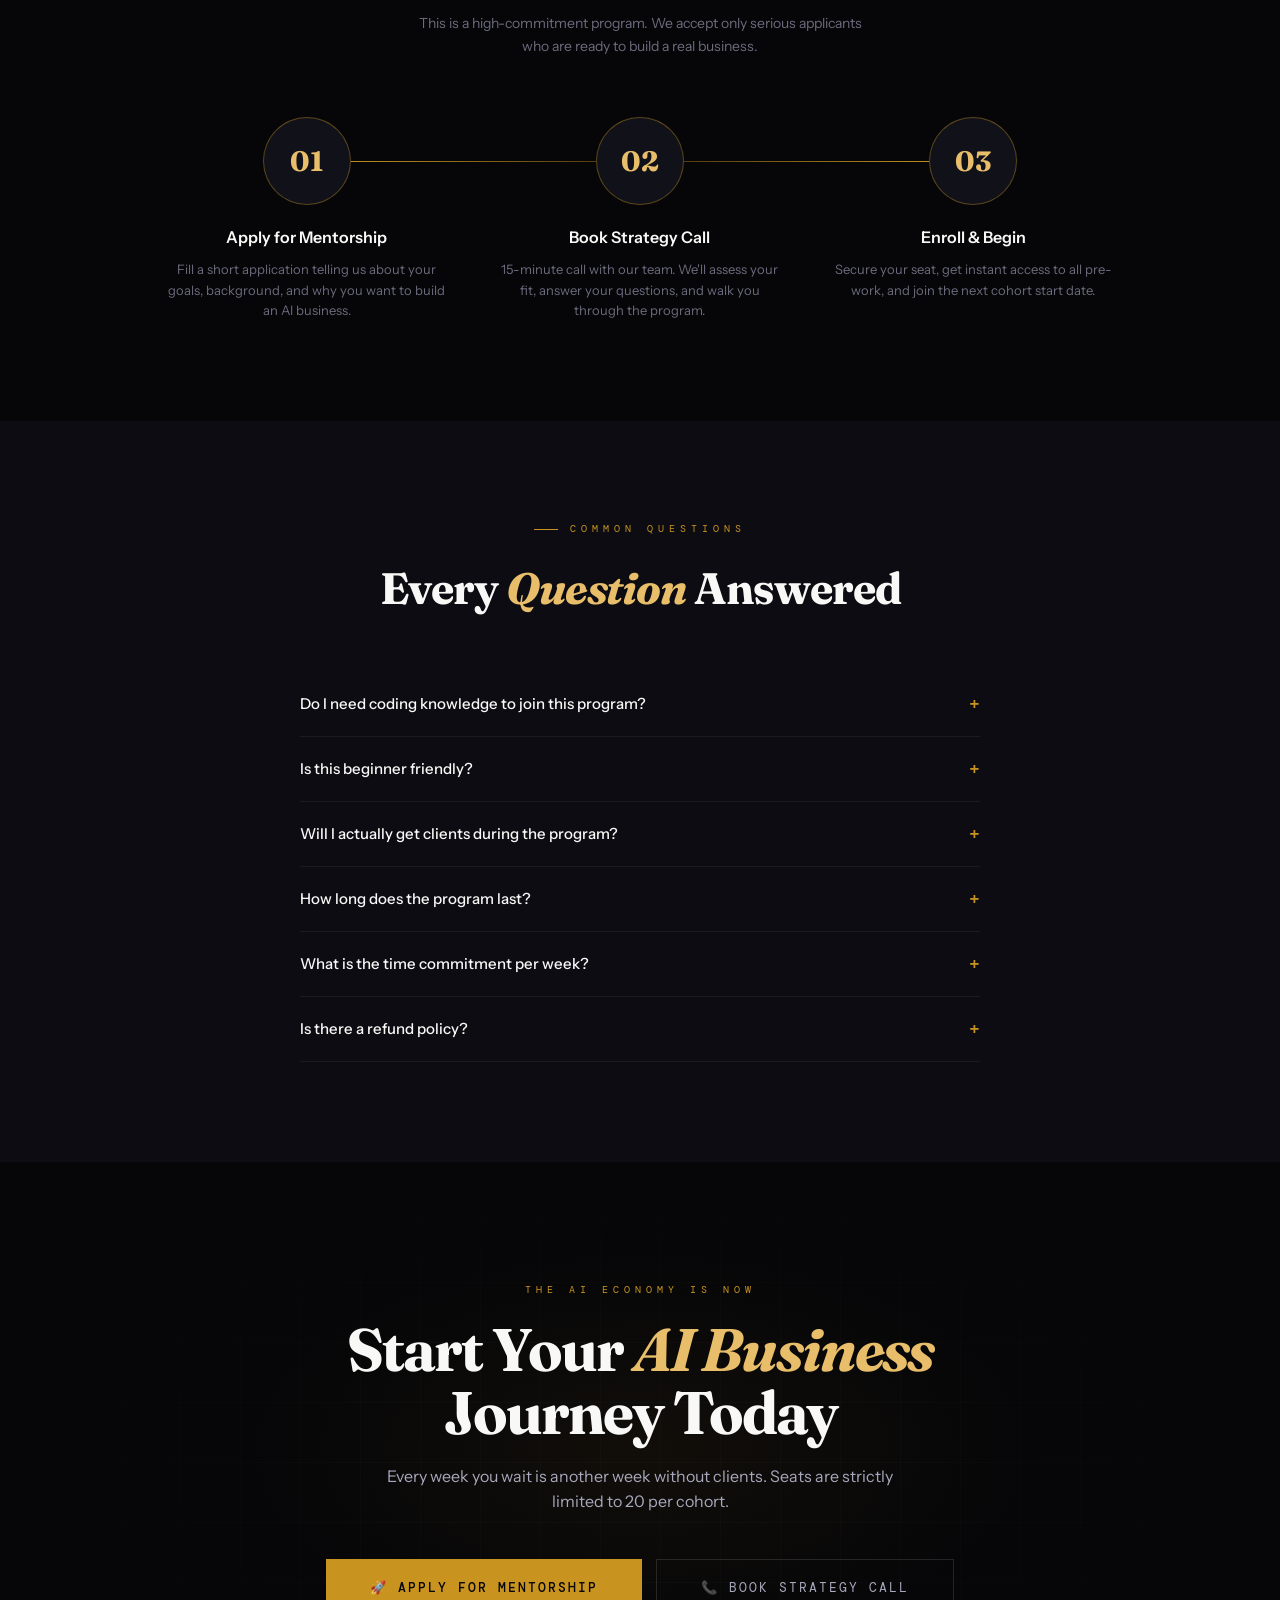
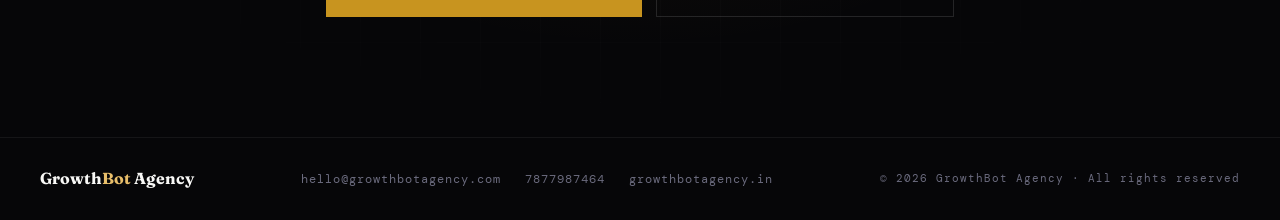
==== commit 6e06cdcd: "Update index.html" ====
--- a/index.html
+++ b/index.html
@@ -715,6 +715,99 @@
 .footer-link{font-size:12px;color:var(--muted);text-decoration:none;font-family:'DM Mono',monospace;letter-spacing:1px;}
 .footer-right{font-family:'DM Mono',monospace;font-size:11px;color:var(--muted);letter-spacing:1px;}
 </style>
+  /* ================= MOBILE RESPONSIVE FIX ================= */
+
+/* Container fix */
+@media (max-width: 768px){
+  .container{
+    padding:0 16px;
+  }
+
+  nav{
+    padding:12px 16px;
+    flex-wrap:wrap;
+    gap:10px;
+  }
+
+  .nav-right{
+    gap:10px;
+  }
+
+  .nav-link{
+    display:none; /* clean mobile navbar */
+  }
+
+  /* HERO */
+  .hero-inner{
+    padding:0 16px;
+  }
+
+  .hero-h1{
+    font-size:32px;
+    letter-spacing:-1px;
+  }
+
+  .hero-h1 .line2{
+    font-size:24px;
+  }
+
+  .hero-sub{
+    font-size:14px;
+  }
+
+  .hero-stats{
+    flex-direction:column;
+  }
+
+  .hstat{
+    border-right:none;
+    border-bottom:1px solid var(--border);
+  }
+
+  /* GRID FIXES */
+  .problem-grid{
+    grid-template-columns:1fr;
+    gap:30px;
+  }
+
+  .modules-grid{
+    grid-template-columns:1fr;
+  }
+
+  .testimonials{
+    grid-template-columns:1fr;
+  }
+
+  .bonus-grid{
+    grid-template-columns:1fr;
+  }
+
+  .earnings-strip{
+    grid-template-columns:1fr 1fr;
+  }
+
+  .price-center{
+    flex-direction:column;
+  }
+
+  .app-steps{
+    grid-template-columns:1fr;
+  }
+
+  .app-steps::before{
+    display:none;
+  }
+
+  /* FINAL CTA */
+  .final-h{
+    font-size:32px;
+  }
+
+  footer{
+    flex-direction:column;
+    text-align:center;
+  }
+}
 </head>
 <body>
 
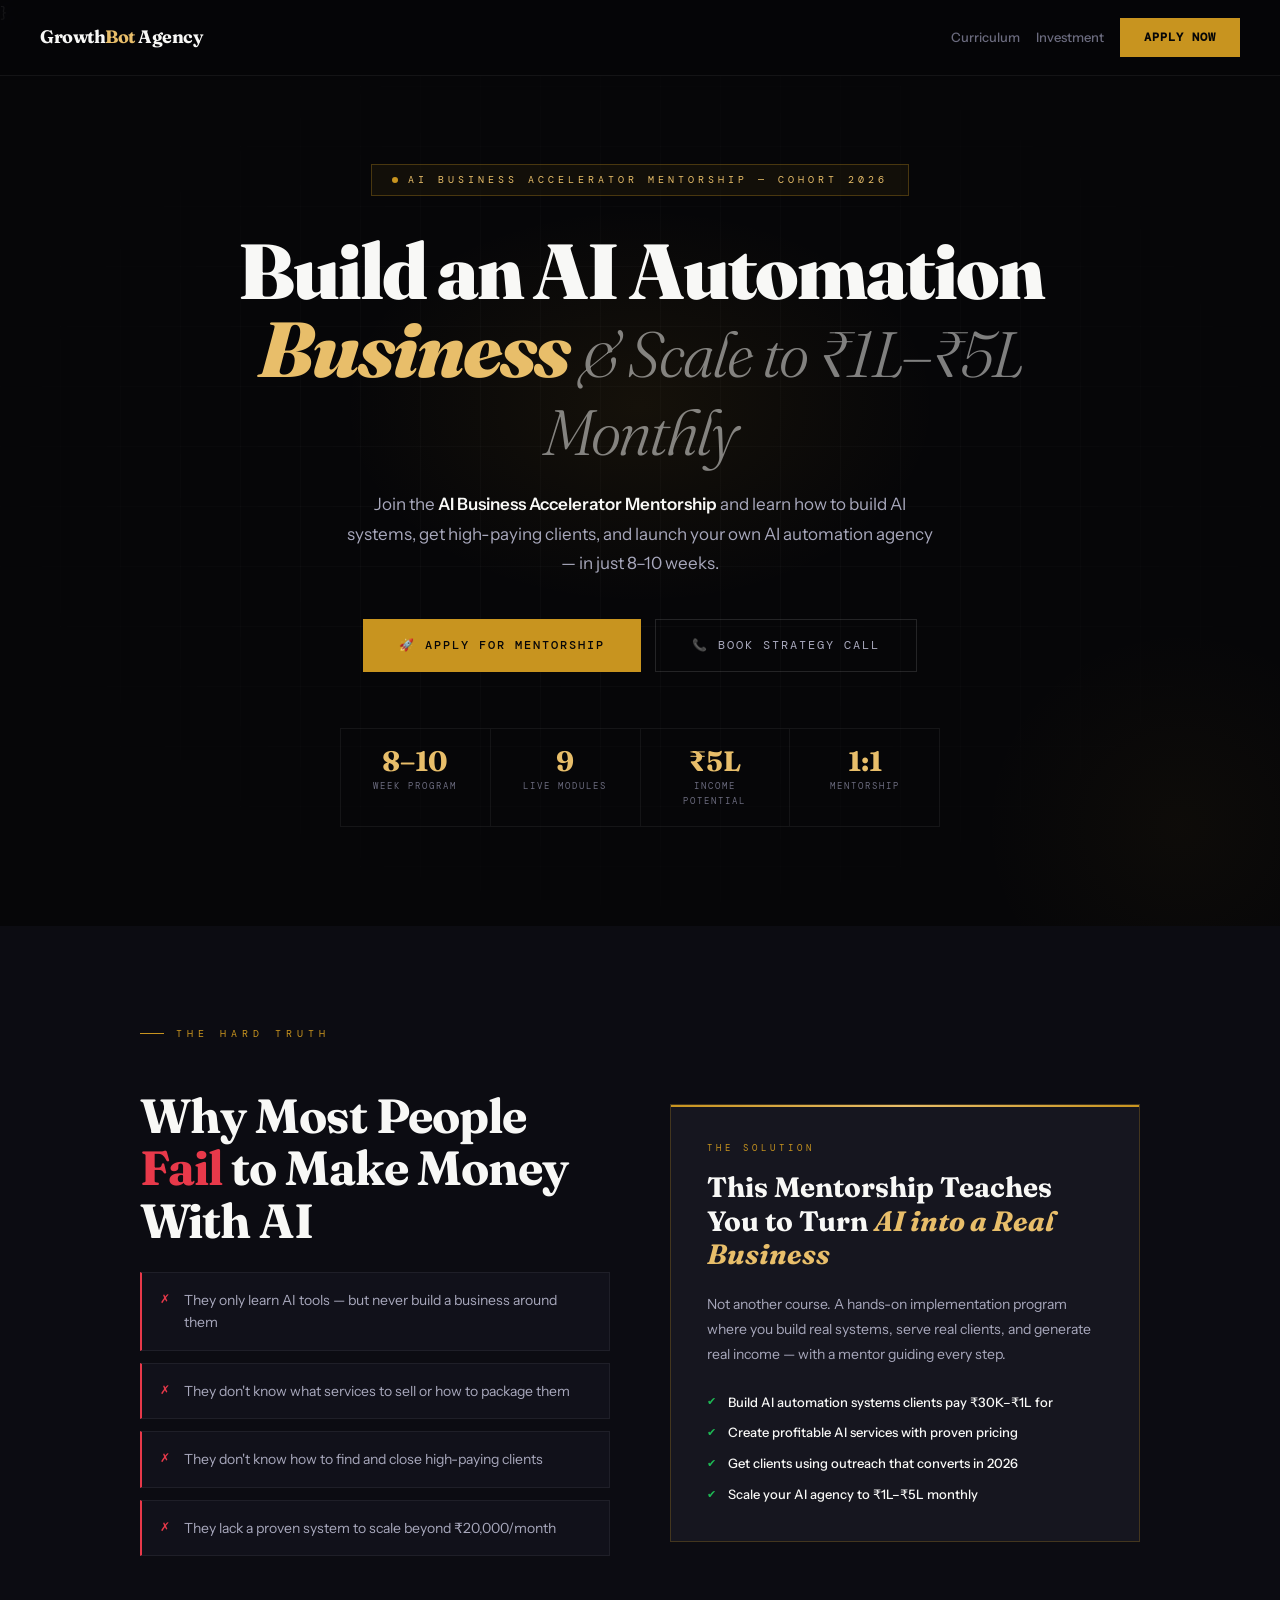
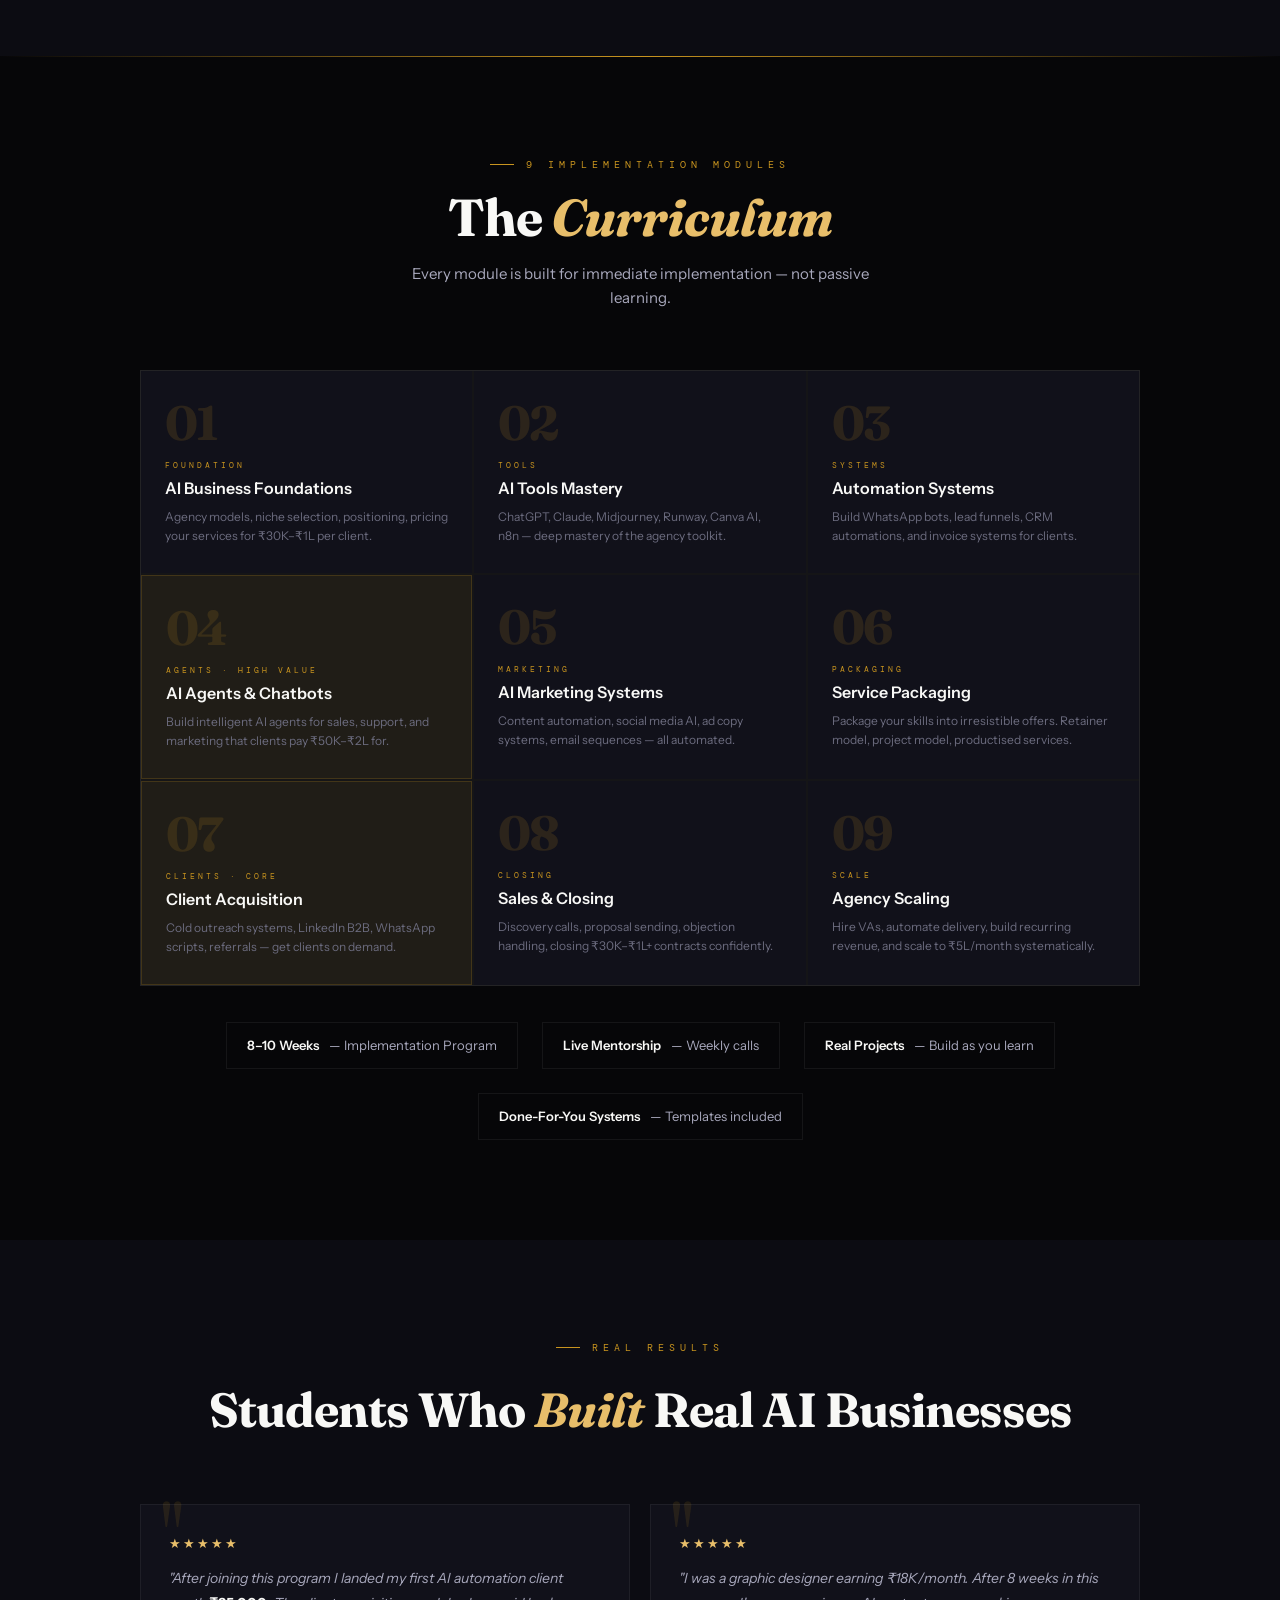
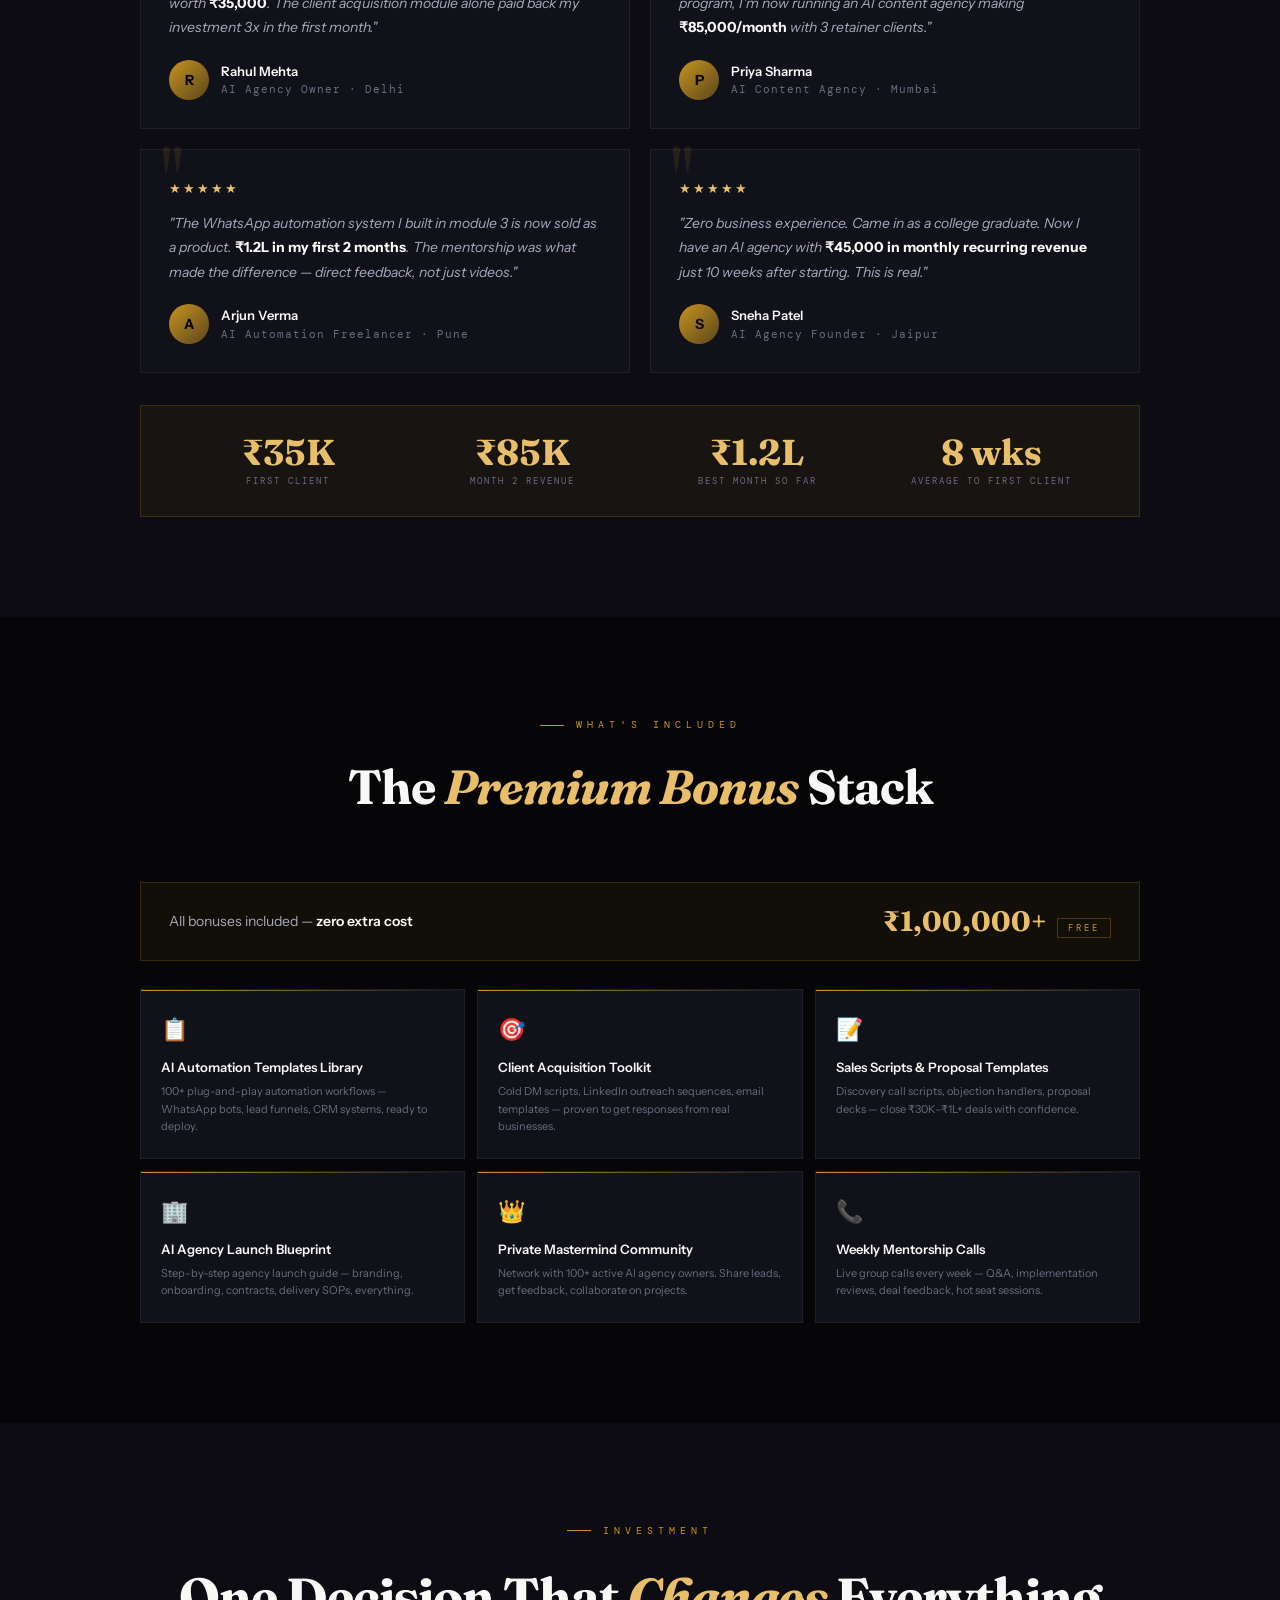
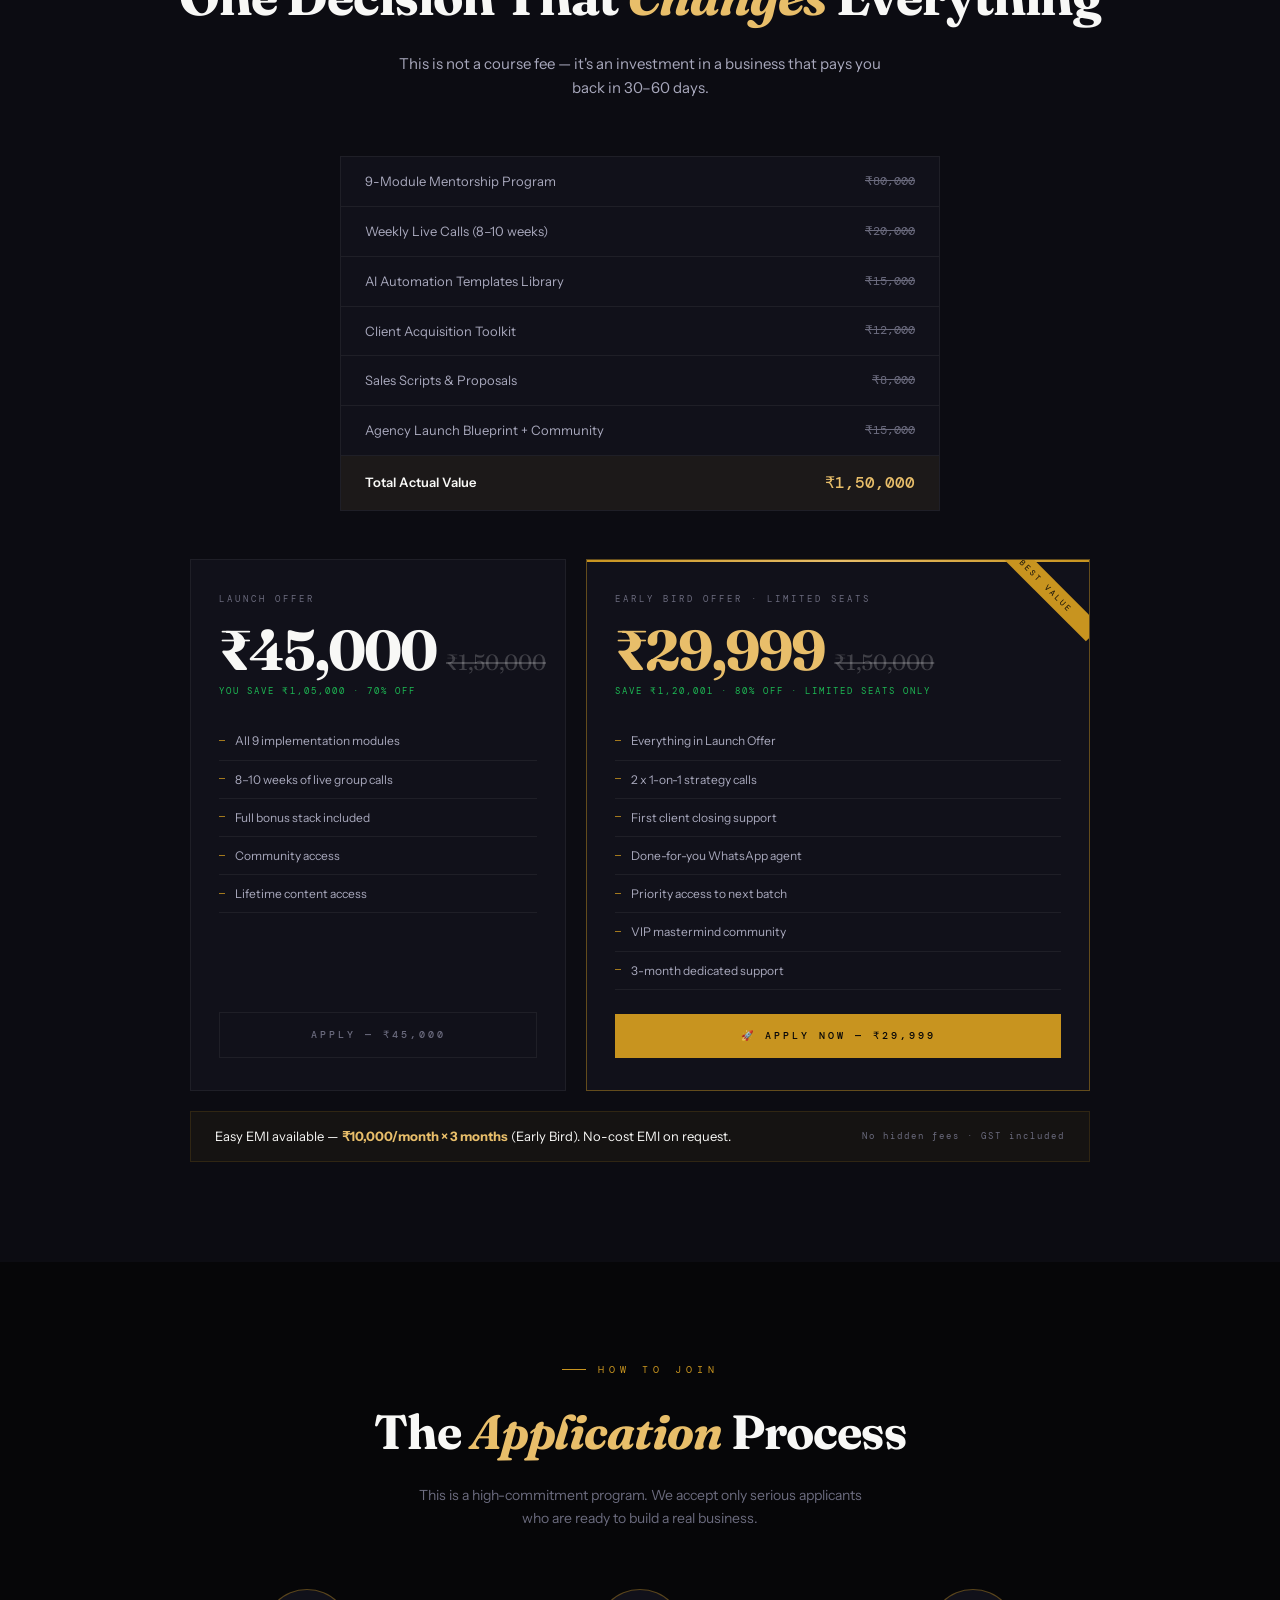
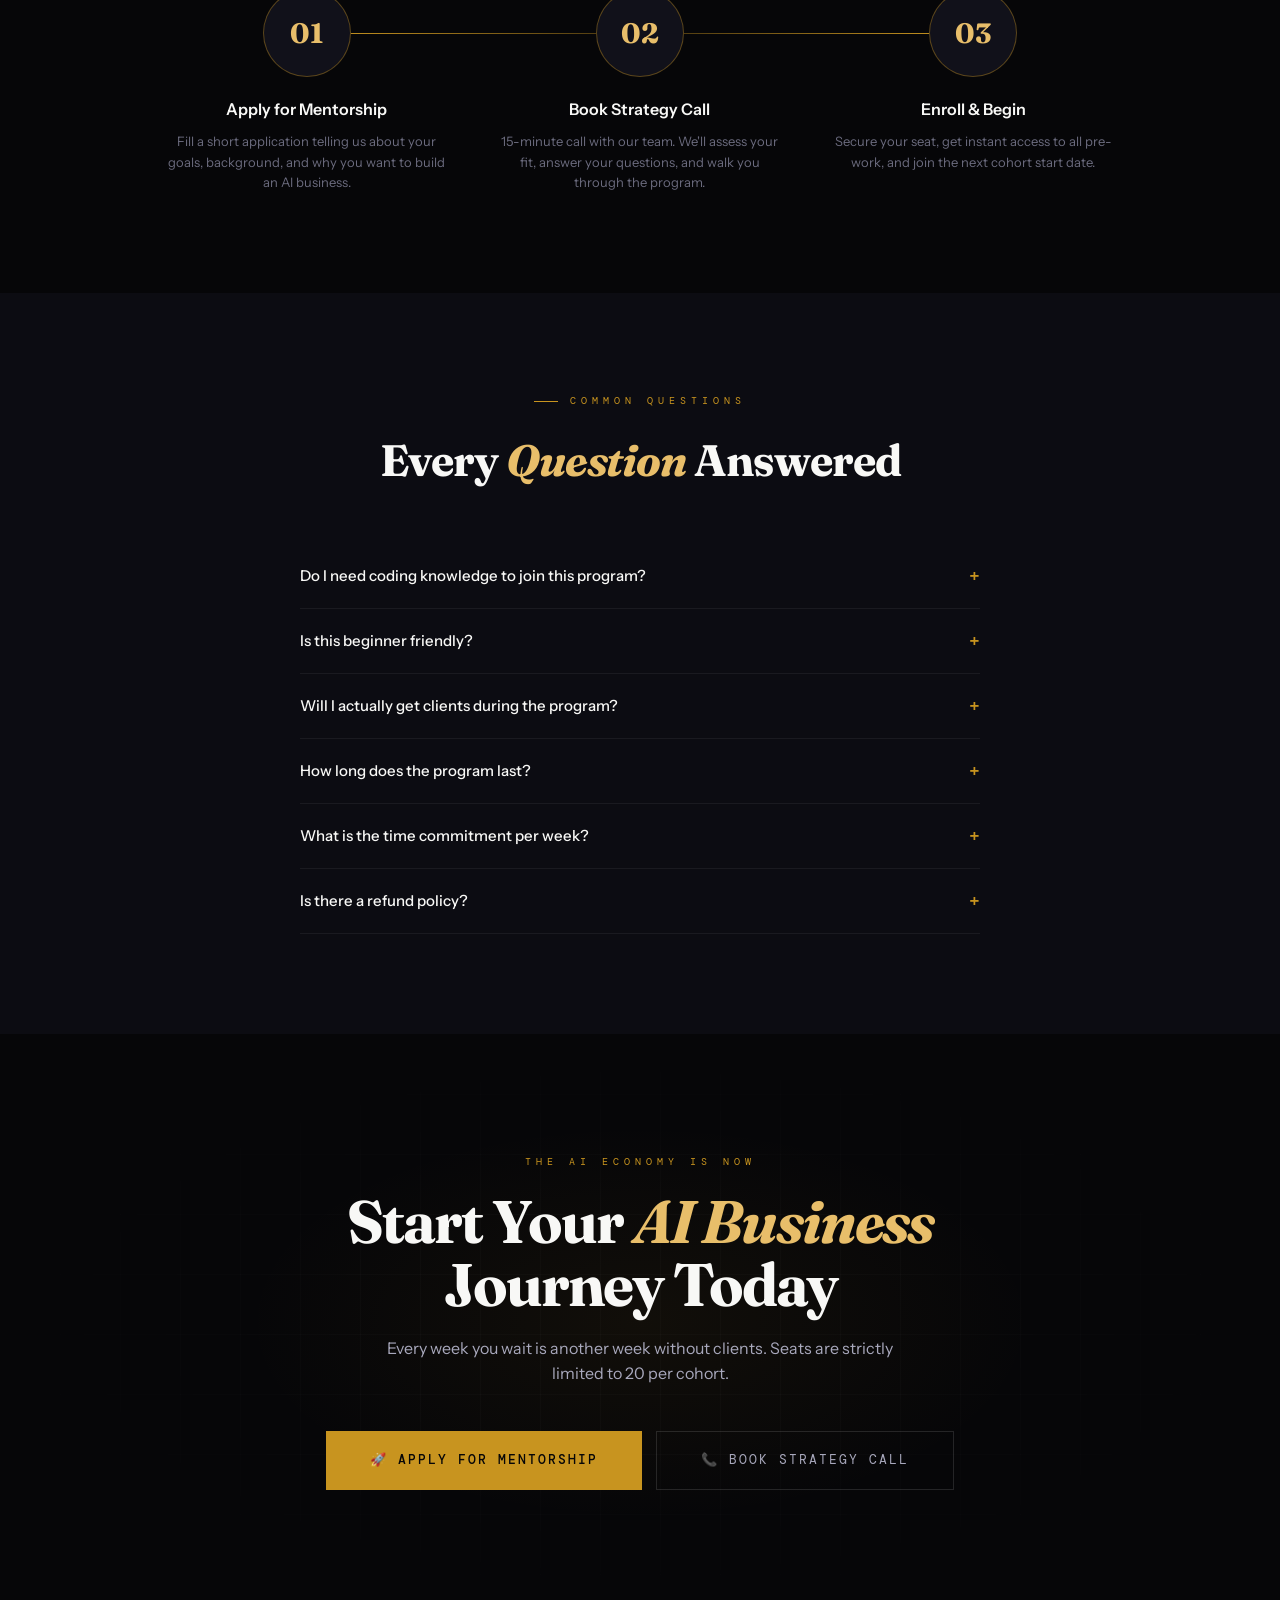
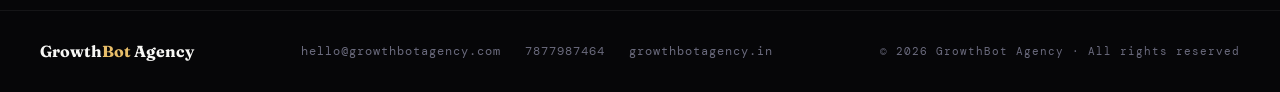
==== commit facf12fb: "Update index.html" ====
--- a/index.html
+++ b/index.html
@@ -714,99 +714,36 @@
 .footer-links{display:flex;gap:24px;}
 .footer-link{font-size:12px;color:var(--muted);text-decoration:none;font-family:'DM Mono',monospace;letter-spacing:1px;}
 .footer-right{font-family:'DM Mono',monospace;font-size:11px;color:var(--muted);letter-spacing:1px;}
+  }
+  
+  @media (max-width: 768px){
+
+  .nav-right{ gap:10px; }
+  .nav-link{ display:none; }
+
+  .hero-inner{ padding:0 16px; }
+  .hero-h1{ font-size:32px; }
+
+  .problem-grid{ grid-template-columns:1fr; }
+
+  .modules-grid{ grid-template-columns:1fr; }
+
+  .testimonials{ grid-template-columns:1fr; }
+
+  .bonus-grid{ grid-template-columns:1fr; }
+
+  .earnings-strip{ grid-template-columns:1fr 1fr; }
+
+  .price-center{ flex-direction:column; }
+
+  .app-steps{ grid-template-columns:1fr; }
+  .app-steps::before{ display:none; }
+
+  .final-h{ font-size:32px; }
+
+  footer{ flex-direction:column; text-align:center; }
+}
 </style>
-  /* ================= MOBILE RESPONSIVE FIX ================= */
-
-/* Container fix */
-@media (max-width: 768px){
-  .container{
-    padding:0 16px;
-  }
-
-  nav{
-    padding:12px 16px;
-    flex-wrap:wrap;
-    gap:10px;
-  }
-
-  .nav-right{
-    gap:10px;
-  }
-
-  .nav-link{
-    display:none; /* clean mobile navbar */
-  }
-
-  /* HERO */
-  .hero-inner{
-    padding:0 16px;
-  }
-
-  .hero-h1{
-    font-size:32px;
-    letter-spacing:-1px;
-  }
-
-  .hero-h1 .line2{
-    font-size:24px;
-  }
-
-  .hero-sub{
-    font-size:14px;
-  }
-
-  .hero-stats{
-    flex-direction:column;
-  }
-
-  .hstat{
-    border-right:none;
-    border-bottom:1px solid var(--border);
-  }
-
-  /* GRID FIXES */
-  .problem-grid{
-    grid-template-columns:1fr;
-    gap:30px;
-  }
-
-  .modules-grid{
-    grid-template-columns:1fr;
-  }
-
-  .testimonials{
-    grid-template-columns:1fr;
-  }
-
-  .bonus-grid{
-    grid-template-columns:1fr;
-  }
-
-  .earnings-strip{
-    grid-template-columns:1fr 1fr;
-  }
-
-  .price-center{
-    flex-direction:column;
-  }
-
-  .app-steps{
-    grid-template-columns:1fr;
-  }
-
-  .app-steps::before{
-    display:none;
-  }
-
-  /* FINAL CTA */
-  .final-h{
-    font-size:32px;
-  }
-
-  footer{
-    flex-direction:column;
-    text-align:center;
-  }
 }
 </head>
 <body>
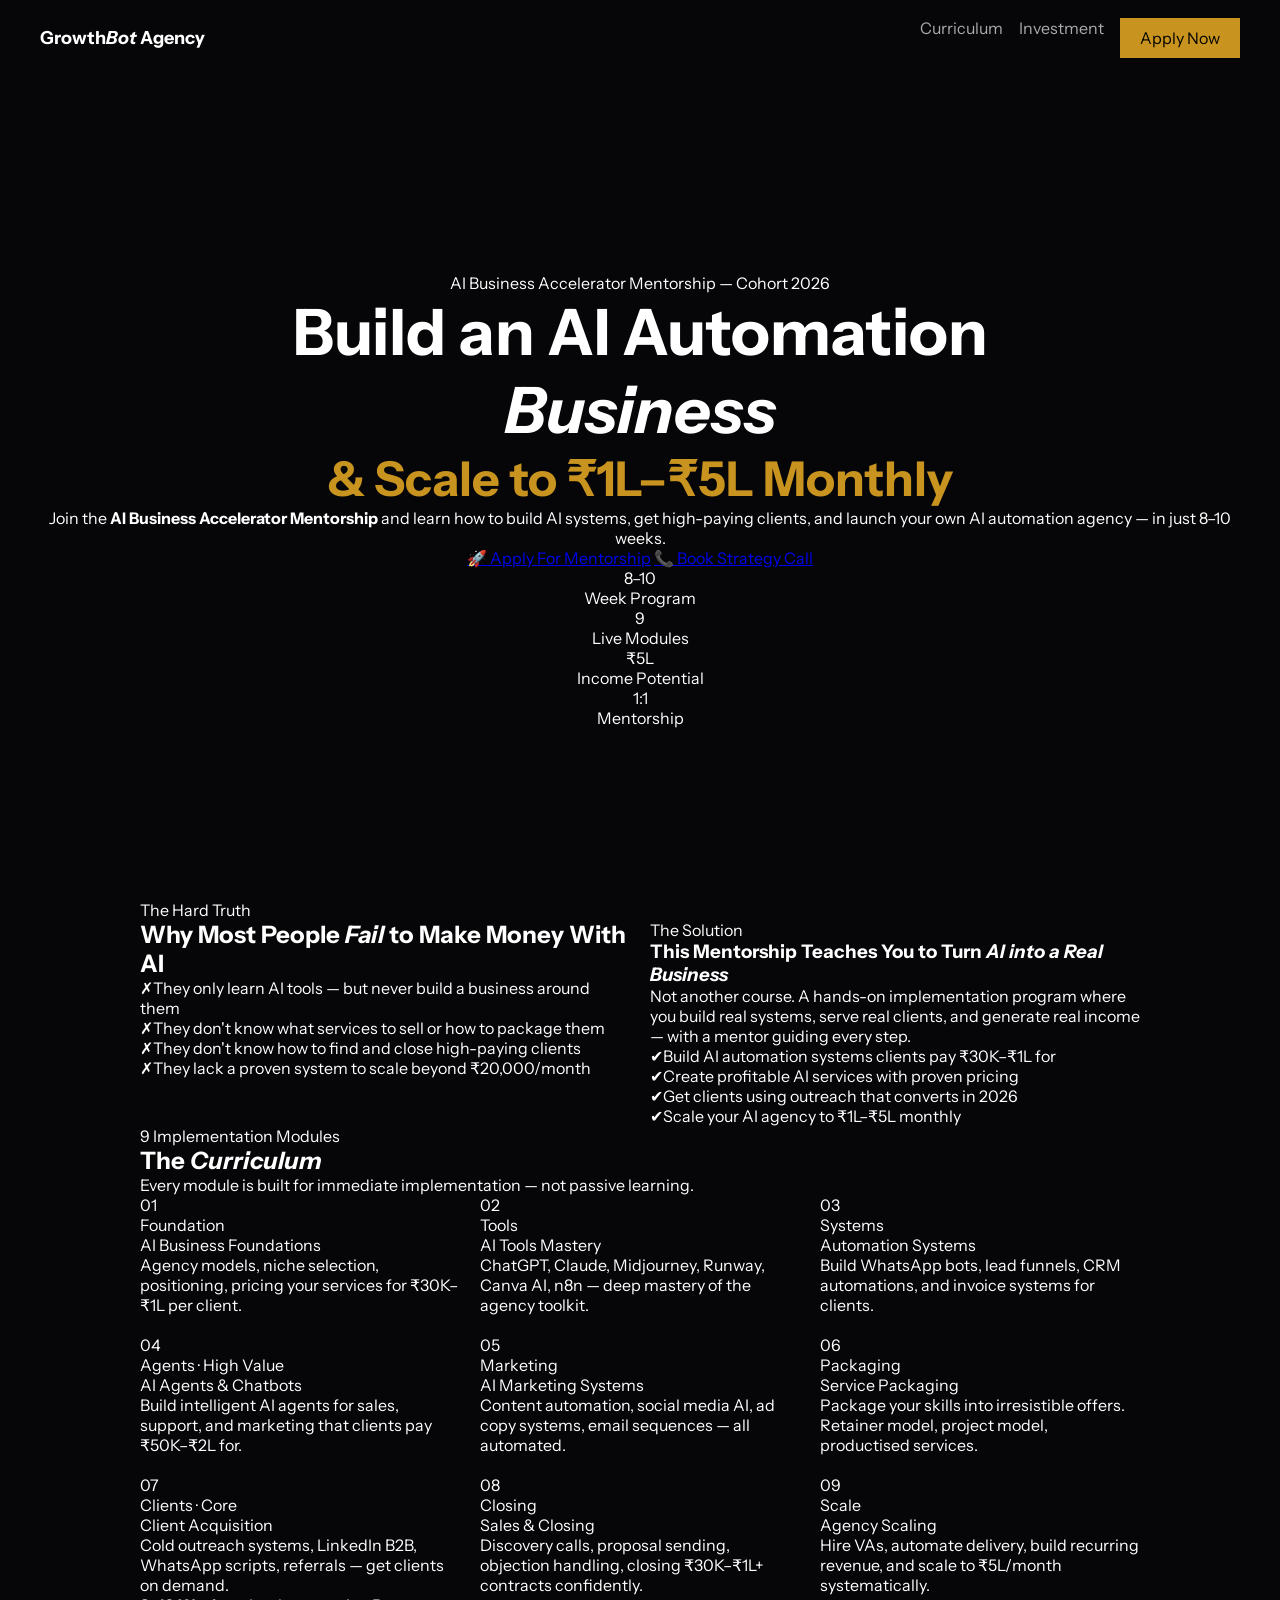
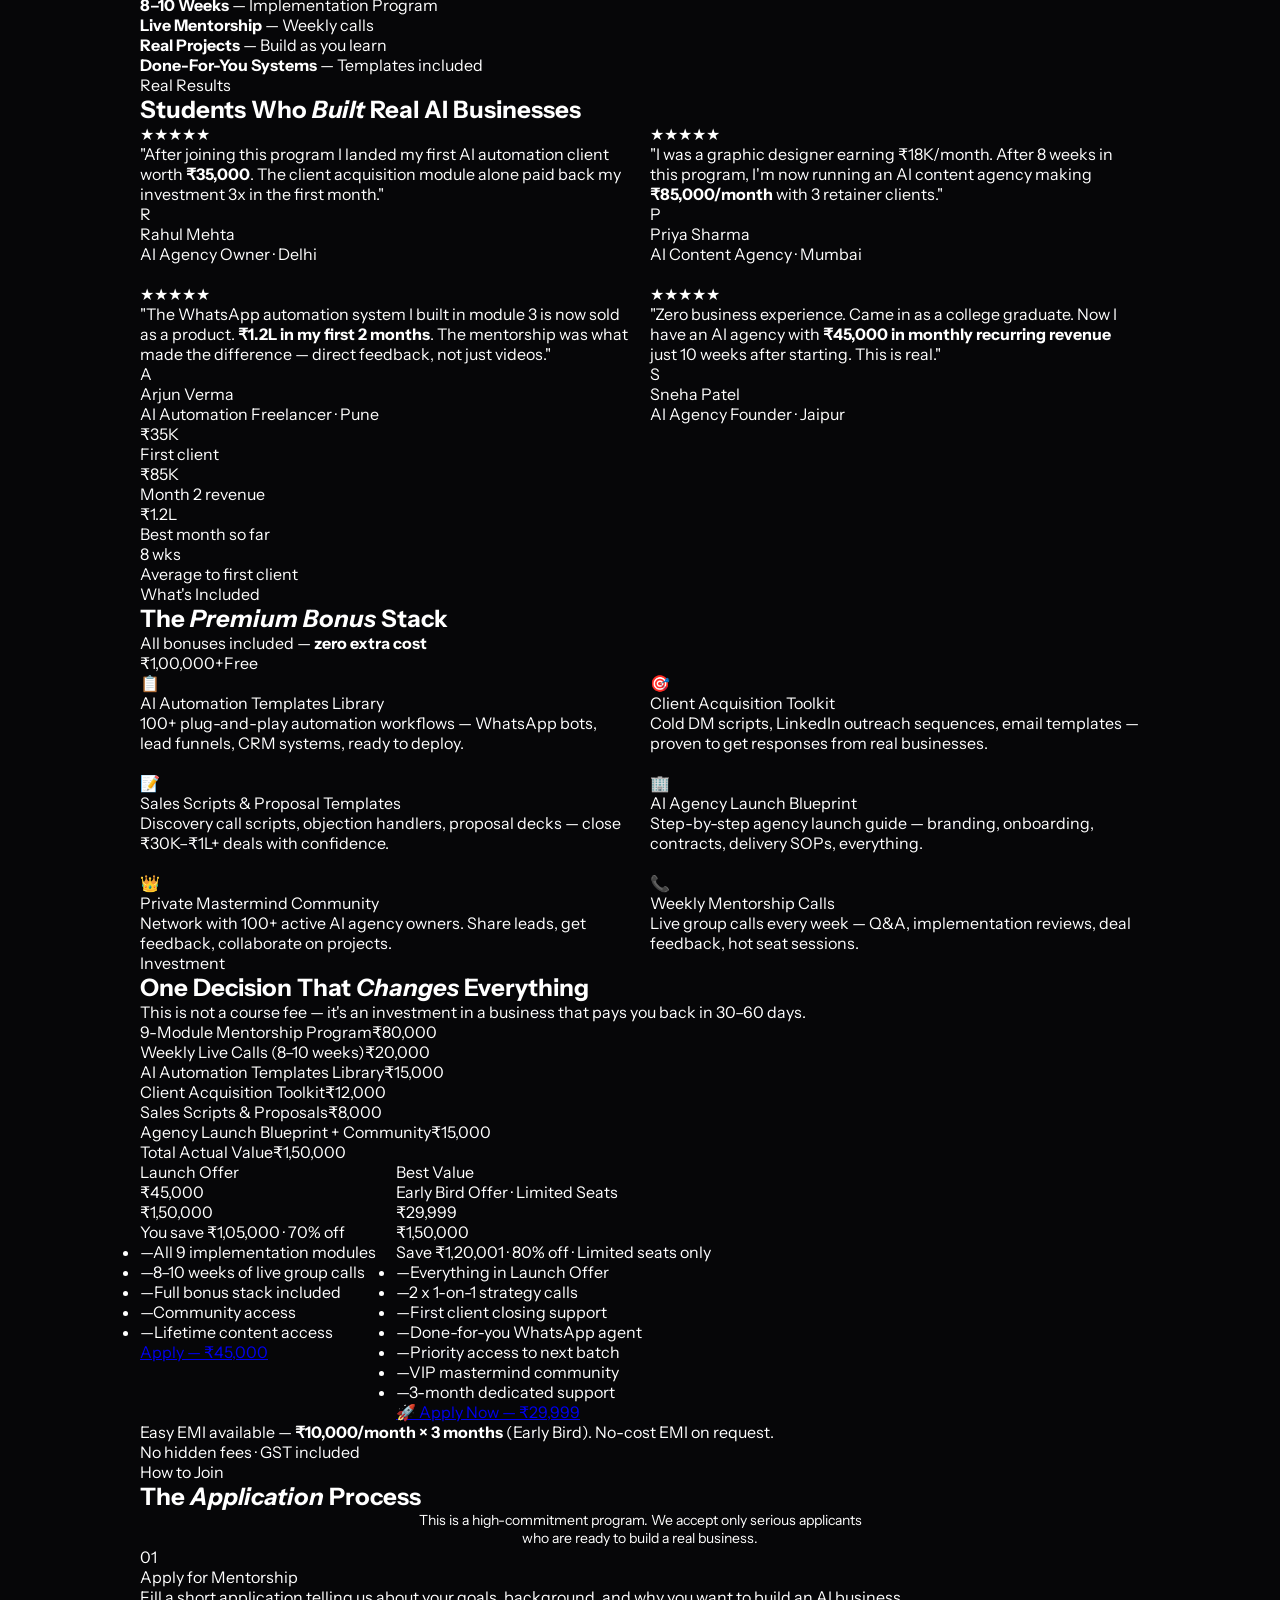
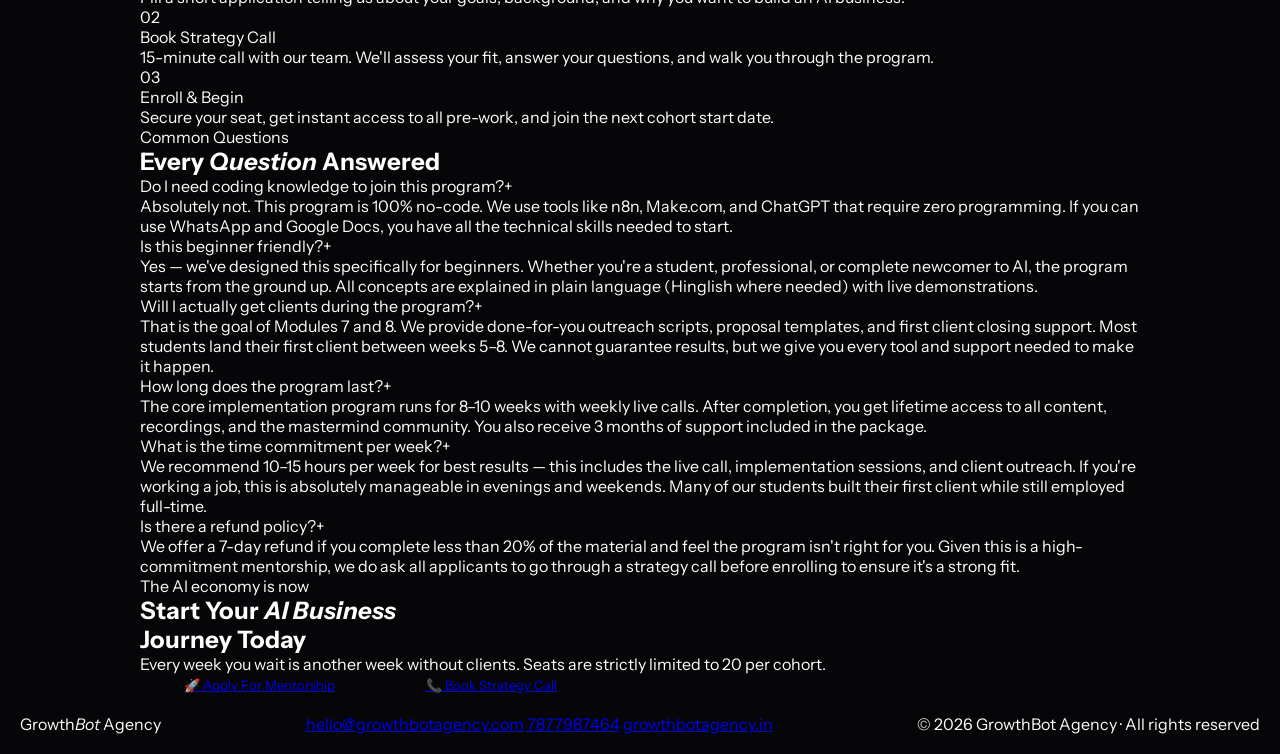
==== commit a54dc501: "Update index.html" ====
--- a/index.html
+++ b/index.html
@@ -4,747 +4,8 @@
 <meta charset="UTF-8">
 <meta name="viewport" content="width=device-width, initial-scale=1.0">
 <title>AI Business Accelerator — GrowthBot Agency</title>
+  <link rel="stylesheet" href="style.css">
 <link href="https://fonts.googleapis.com/css2?family=Fraunces:ital,opsz,wght@0,9..144,300;0,9..144,500;0,9..144,700;0,9..144,900;1,9..144,300;1,9..144,700&family=Instrument+Sans:ital,wght@0,400;0,500;0,600;0,700;1,400&family=DM+Mono:wght@400;500&display=swap" rel="stylesheet">
-<style>
-*{margin:0;padding:0;box-sizing:border-box;}
-:root{
-  --bg:#060608;
-  --surface:#0C0C12;
-  --card:#11111A;
-  --card2:#16161F;
-  --border:rgba(255,255,255,0.06);
-  --border2:rgba(255,255,255,0.12);
-  --gold:#C8941F;
-  --gold2:#E8BE6A;
-  --gold3:#F5DFA0;
-  --cream:#F5EDD6;
-  --white:#F8F8F6;
-  --muted:#6B6B7E;
-  --light:#A8A8BC;
-  --green:#1DB954;
-  --red:#E8394A;
-}
-
-html{scroll-behavior:smooth;}
-body{
-  background:var(--bg);
-  color:var(--white);
-  font-family:'Instrument Sans',sans-serif;
-  line-height:1.6;
-  overflow-x:hidden;
-}
-
-/* ─── UTILITY ─── */
-.mono{font-family:'DM Mono',monospace;}
-.gold{color:var(--gold2);}
-.container{max-width:1080px;margin:0 auto;padding:0 40px;}
-.section{padding:100px 0;}
-.section-label{
-  font-family:'DM Mono',monospace;
-  font-size:10px;
-  letter-spacing:5px;
-  color:var(--gold);
-  text-transform:uppercase;
-  display:flex;align-items:center;gap:12px;
-  margin-bottom:16px;
-}
-.section-label::before{content:'';width:24px;height:1px;background:var(--gold);}
-.hair{height:1px;background:var(--border);margin:0;}
-.hair.gold-line{background:linear-gradient(90deg,transparent,var(--gold),transparent);}
-
-/* ─── NAVBAR ─── */
-nav{
-  position:fixed;top:0;left:0;right:0;z-index:100;
-  padding:18px 40px;
-  display:flex;justify-content:space-between;align-items:center;
-  background:rgba(6,6,8,0.9);
-  backdrop-filter:blur(20px);
-  border-bottom:1px solid var(--border);
-}
-.nav-brand{
-  font-family:'Fraunces',serif;
-  font-size:18px;
-  font-weight:700;
-  letter-spacing:-0.5px;
-  color:var(--white);
-}
-.nav-brand em{color:var(--gold2);font-style:normal;}
-.nav-right{display:flex;align-items:center;gap:16px;}
-.nav-link{font-size:13px;color:var(--muted);text-decoration:none;font-weight:500;}
-.nav-cta{
-  background:var(--gold);
-  color:var(--bg);
-  font-size:12px;
-  font-weight:700;
-  padding:10px 24px;
-  letter-spacing:1px;
-  text-decoration:none;
-  text-transform:uppercase;
-  font-family:'DM Mono',monospace;
-  transition:background 0.2s;
-}
-.nav-cta:hover{background:var(--gold2);}
-
-/* ─── HERO ─── */
-.hero{
-  min-height:100vh;
-  display:flex;align-items:center;
-  padding:120px 0 80px;
-  position:relative;
-  overflow:hidden;
-}
-/* Subtle grid */
-.hero::before{
-  content:'';
-  position:absolute;inset:0;
-  background-image:linear-gradient(rgba(255,255,255,0.025) 1px,transparent 1px),linear-gradient(90deg,rgba(255,255,255,0.025) 1px,transparent 1px);
-  background-size:60px 60px;
-  mask-image:radial-gradient(ellipse at center,black 30%,transparent 80%);
-  pointer-events:none;
-}
-/* Glow orbs */
-.hero-glow{
-  position:absolute;
-  top:20%;left:50%;
-  transform:translateX(-50%);
-  width:600px;height:400px;
-  background:radial-gradient(ellipse,rgba(200,148,31,0.08) 0%,transparent 70%);
-  pointer-events:none;
-}
-.hero-glow2{
-  position:absolute;
-  bottom:-100px;right:-100px;
-  width:400px;height:400px;
-  background:radial-gradient(circle,rgba(200,148,31,0.04) 0%,transparent 70%);
-  pointer-events:none;
-}
-
-.hero-inner{position:relative;z-index:2;text-align:center;max-width:900px;margin:0 auto;padding:0 40px;}
-
-.hero-eyebrow{
-  display:inline-flex;align-items:center;gap:10px;
-  border:1px solid rgba(200,148,31,0.3);
-  background:rgba(200,148,31,0.06);
-  padding:7px 20px;
-  font-family:'DM Mono',monospace;
-  font-size:10px;
-  letter-spacing:4px;
-  color:var(--gold2);
-  text-transform:uppercase;
-  margin-bottom:36px;
-}
-.hero-eyebrow-dot{width:6px;height:6px;border-radius:50%;background:var(--gold);animation:pulse 2s infinite;}
-@keyframes pulse{0%,100%{opacity:1;}50%{opacity:.3;}}
-
-.hero-h1{
-  font-family:'Fraunces',serif;
-  font-size:clamp(48px,7vw,78px);
-  font-weight:900;
-  line-height:1.0;
-  letter-spacing:-2px;
-  margin-bottom:12px;
-}
-.hero-h1 em{color:var(--gold2);font-style:italic;}
-.hero-h1 .line2{
-  font-weight:300;
-  font-style:italic;
-  font-size:clamp(40px,6vw,64px);
-  color:rgba(248,248,246,0.5);
-}
-
-.hero-sub{
-  font-size:17px;
-  color:var(--light);
-  max-width:600px;
-  margin:24px auto 40px;
-  line-height:1.75;
-  font-weight:400;
-}
-.hero-sub strong{color:var(--white);font-weight:600;}
-
-.hero-btns{display:flex;justify-content:center;gap:14px;flex-wrap:wrap;margin-bottom:56px;}
-.btn-primary{
-  background:var(--gold);
-  color:var(--bg);
-  font-family:'DM Mono',monospace;
-  font-size:12px;
-  font-weight:500;
-  letter-spacing:2px;
-  padding:16px 36px;
-  text-decoration:none;
-  text-transform:uppercase;
-  display:inline-flex;align-items:center;gap:8px;
-  position:relative;overflow:hidden;
-  transition:transform 0.2s;
-}
-.btn-primary:hover{transform:translateY(-2px);}
-.btn-primary::after{
-  content:'';
-  position:absolute;top:0;left:-100%;width:60%;height:100%;
-  background:rgba(255,255,255,0.15);
-  transform:skewX(-20deg);
-  animation:shine 3s infinite;
-}
-@keyframes shine{0%{left:-100%}100%{left:200%}}
-.btn-secondary{
-  border:1px solid var(--border2);
-  color:var(--light);
-  font-family:'DM Mono',monospace;
-  font-size:12px;
-  letter-spacing:2px;
-  padding:16px 36px;
-  text-decoration:none;
-  text-transform:uppercase;
-  display:inline-flex;align-items:center;gap:8px;
-  transition:border-color 0.2s,color 0.2s;
-}
-.btn-secondary:hover{border-color:var(--gold);color:var(--gold2);}
-
-/* Hero stats */
-.hero-stats{
-  display:flex;justify-content:center;gap:0;
-  border:1px solid var(--border);
-  max-width:600px;
-  margin:0 auto;
-}
-.hstat{
-  flex:1;padding:18px 20px;
-  border-right:1px solid var(--border);
-  text-align:center;
-}
-.hstat:last-child{border-right:none;}
-.hstat-num{
-  font-family:'Fraunces',serif;
-  font-size:28px;
-  font-weight:700;
-  color:var(--gold2);
-  line-height:1;
-  display:block;
-}
-.hstat-lbl{
-  font-family:'DM Mono',monospace;
-  font-size:9px;
-  color:var(--muted);
-  letter-spacing:2px;
-  text-transform:uppercase;
-  margin-top:4px;
-}
-
-/* ─── PROBLEM ─── */
-.problem{padding:100px 0;background:var(--surface);}
-.problem-grid{display:grid;grid-template-columns:1fr 1fr;gap:60px;align-items:center;margin-top:48px;}
-.problem-left{}
-.problem-title{
-  font-family:'Fraunces',serif;
-  font-size:48px;
-  font-weight:700;
-  line-height:1.1;
-  letter-spacing:-1px;
-  margin-bottom:24px;
-}
-.problem-title em{color:var(--red);font-style:normal;}
-.fail-list{display:flex;flex-direction:column;gap:12px;}
-.fail-item{
-  display:flex;align-items:flex-start;gap:14px;
-  padding:16px 18px;
-  background:var(--card);
-  border:1px solid var(--border);
-  border-left:2px solid var(--red);
-}
-.fi-x{
-  color:var(--red);
-  font-family:'DM Mono',monospace;
-  font-size:12px;
-  font-weight:500;
-  flex-shrink:0;
-  margin-top:1px;
-}
-.fi-txt{font-size:14px;color:var(--light);font-weight:400;}
-
-.problem-right{}
-.solution-card{
-  background:var(--card2);
-  border:1px solid rgba(200,148,31,0.25);
-  padding:36px;
-  position:relative;
-  overflow:hidden;
-}
-.solution-card::before{
-  content:'';
-  position:absolute;top:0;left:0;right:0;
-  height:2px;
-  background:linear-gradient(90deg,var(--gold),var(--gold2),var(--gold));
-}
-.sc-label{
-  font-family:'DM Mono',monospace;font-size:9px;
-  color:var(--gold);letter-spacing:4px;text-transform:uppercase;
-  margin-bottom:16px;
-}
-.sc-title{
-  font-family:'Fraunces',serif;
-  font-size:28px;font-weight:700;
-  color:var(--white);line-height:1.2;
-  margin-bottom:20px;
-}
-.sc-title em{color:var(--gold2);font-style:italic;}
-.sc-body{font-size:14px;color:var(--light);line-height:1.8;margin-bottom:24px;}
-.sc-checklist{display:flex;flex-direction:column;gap:10px;}
-.sc-check{
-  display:flex;align-items:center;gap:12px;
-  font-size:13px;color:var(--white);font-weight:500;
-}
-.sc-check-icon{color:var(--green);font-family:'DM Mono',monospace;font-size:11px;}
-
-/* ─── CURRICULUM ─── */
-.curriculum{padding:100px 0;}
-.curr-header{text-align:center;margin-bottom:60px;}
-.curr-title{
-  font-family:'Fraunces',serif;
-  font-size:52px;font-weight:700;
-  letter-spacing:-1px;line-height:1.1;
-  margin-bottom:16px;
-}
-.curr-title em{color:var(--gold2);font-style:italic;}
-.curr-sub{font-size:15px;color:var(--light);max-width:500px;margin:0 auto;}
-
-.modules-grid{
-  display:grid;
-  grid-template-columns:repeat(3,1fr);
-  gap:2px;
-  background:var(--border);
-  border:1px solid var(--border);
-}
-.mod-tile{
-  background:var(--card);
-  padding:28px 24px;
-  position:relative;
-  overflow:hidden;
-  cursor:default;
-  transition:background 0.2s;
-}
-.mod-tile:hover{background:var(--card2);}
-.mod-tile::after{
-  content:'';
-  position:absolute;top:0;left:0;right:0;
-  height:1px;
-  background:linear-gradient(90deg,var(--gold),transparent);
-  opacity:0;
-  transition:opacity 0.2s;
-}
-.mod-tile:hover::after{opacity:1;}
-.mod-tile.featured{
-  background:rgba(200,148,31,0.06);
-  border:1px solid rgba(200,148,31,0.2);
-}
-.mt-num{
-  font-family:'Fraunces',serif;
-  font-size:48px;font-weight:700;
-  color:rgba(200,148,31,0.15);
-  line-height:1;letter-spacing:-2px;
-  margin-bottom:12px;
-}
-.mt-label{
-  font-family:'DM Mono',monospace;
-  font-size:8px;letter-spacing:3px;
-  color:var(--gold);text-transform:uppercase;
-  margin-bottom:6px;
-}
-.mt-title{
-  font-size:16px;font-weight:600;
-  color:var(--white);line-height:1.3;
-  margin-bottom:8px;
-}
-.mt-desc{font-size:12px;color:var(--muted);line-height:1.6;}
-
-/* Timeline pill */
-.curr-meta{
-  display:flex;justify-content:center;gap:24px;
-  margin-top:36px;
-  flex-wrap:wrap;
-}
-.cm-pill{
-  display:flex;align-items:center;gap:10px;
-  border:1px solid var(--border);
-  padding:12px 20px;
-  font-size:13px;color:var(--light);
-}
-.cm-pill strong{color:var(--white);font-weight:600;}
-
-/* ─── SOCIAL PROOF ─── */
-.proof{padding:100px 0;background:var(--surface);}
-.proof-header{text-align:center;margin-bottom:56px;}
-.proof-title{
-  font-family:'Fraunces',serif;
-  font-size:48px;font-weight:700;
-  letter-spacing:-1px;margin-bottom:14px;
-}
-.proof-title em{color:var(--gold2);font-style:italic;}
-
-.testimonials{display:grid;grid-template-columns:1fr 1fr;gap:20px;margin-bottom:32px;}
-.testi{
-  background:var(--card);
-  border:1px solid var(--border);
-  padding:28px;
-  position:relative;
-}
-.testi::before{
-  content:'"';
-  font-family:'Fraunces',serif;
-  font-size:80px;
-  color:rgba(200,148,31,0.12);
-  position:absolute;top:-10px;left:20px;
-  line-height:1;
-}
-.testi-stars{color:var(--gold2);font-size:13px;margin-bottom:12px;letter-spacing:2px;}
-.testi-quote{
-  font-size:14px;color:var(--light);
-  line-height:1.75;margin-bottom:20px;
-  font-style:italic;
-}
-.testi-quote strong{color:var(--white);font-style:normal;}
-.testi-author{display:flex;align-items:center;gap:12px;}
-.ta-avatar{
-  width:40px;height:40px;border-radius:50%;
-  background:linear-gradient(135deg,var(--gold),rgba(200,148,31,0.4));
-  display:flex;align-items:center;justify-content:center;
-  font-weight:700;font-size:14px;color:var(--bg);
-}
-.ta-name{font-size:13px;font-weight:600;color:var(--white);}
-.ta-role{font-size:11px;color:var(--muted);font-family:'DM Mono',monospace;letter-spacing:1px;}
-
-/* Earnings banner */
-.earnings-strip{
-  background:rgba(200,148,31,0.06);
-  border:1px solid rgba(200,148,31,0.2);
-  padding:28px 40px;
-  display:grid;
-  grid-template-columns:repeat(4,1fr);
-  gap:20px;
-  text-align:center;
-}
-.es-item{}
-.es-num{
-  font-family:'Fraunces',serif;
-  font-size:36px;font-weight:700;
-  color:var(--gold2);line-height:1;
-}
-.es-lbl{
-  font-family:'DM Mono',monospace;
-  font-size:9px;color:var(--muted);
-  letter-spacing:2px;text-transform:uppercase;
-  margin-top:4px;
-}
-
-/* ─── BONUSES ─── */
-.bonuses{padding:100px 0;}
-.bon-header{text-align:center;margin-bottom:56px;}
-.bon-title{
-  font-family:'Fraunces',serif;
-  font-size:48px;font-weight:700;
-  letter-spacing:-1px;margin-bottom:14px;
-}
-.bon-title em{color:var(--gold2);font-style:italic;}
-
-.bonus-banner{
-  background:rgba(200,148,31,0.06);
-  border:1px solid rgba(200,148,31,0.2);
-  padding:16px 28px;
-  display:flex;justify-content:space-between;align-items:center;
-  margin-bottom:28px;
-}
-.bb-left{font-size:14px;color:var(--light);}
-.bb-left strong{color:var(--white);font-weight:600;}
-.bb-right{
-  font-family:'Fraunces',serif;
-  font-size:28px;font-weight:700;color:var(--gold2);
-}
-.bb-free{
-  font-family:'DM Mono',monospace;font-size:9px;
-  color:var(--gold);letter-spacing:3px;text-transform:uppercase;
-  border:1px solid rgba(200,148,31,0.3);padding:3px 10px;
-  margin-left:10px;
-}
-
-.bonus-grid{display:grid;grid-template-columns:repeat(3,1fr);gap:12px;}
-.bonus-card{
-  background:var(--card);
-  border:1px solid var(--border);
-  padding:22px 20px;
-  position:relative;
-}
-.bonus-card::before{
-  content:'';
-  position:absolute;top:0;left:0;right:0;height:1px;
-  background:linear-gradient(90deg,var(--gold),transparent);
-}
-.bc-gift{font-size:22px;margin-bottom:10px;display:block;}
-.bc-title{font-size:13px;font-weight:600;color:var(--white);margin-bottom:5px;}
-.bc-desc{font-size:11px;color:var(--muted);line-height:1.6;}
-
-/* ─── PRICING ─── */
-.pricing{padding:100px 0;background:var(--surface);}
-.pricing-header{text-align:center;margin-bottom:56px;}
-.pricing-title{
-  font-family:'Fraunces',serif;
-  font-size:52px;font-weight:700;
-  letter-spacing:-1px;margin-bottom:14px;
-}
-.pricing-title em{color:var(--gold2);font-style:italic;}
-.pricing-sub{font-size:15px;color:var(--light);max-width:500px;margin:0 auto;}
-
-/* Value stack */
-.value-stack{
-  max-width:600px;margin:0 auto 48px;
-  background:var(--card);
-  border:1px solid var(--border);
-  padding:0;
-  overflow:hidden;
-}
-.vs-row{
-  display:flex;justify-content:space-between;align-items:center;
-  padding:14px 24px;
-  border-bottom:1px solid var(--border);
-  font-size:13px;
-}
-.vs-row:last-child{border-bottom:none;}
-.vs-item{color:var(--light);}
-.vs-val{color:var(--muted);text-decoration:line-through;font-family:'DM Mono',monospace;font-size:12px;}
-.vs-row.total-row{background:rgba(200,148,31,0.06);}
-.vs-row.total-row .vs-item{color:var(--white);font-weight:600;}
-.vs-row.total-row .vs-val{color:var(--gold2);text-decoration:none;font-size:16px;font-weight:500;}
-
-/* Price card */
-.price-center{display:flex;gap:20px;justify-content:center;max-width:900px;margin:0 auto;}
-.price-card{
-  flex:1;
-  background:var(--card);
-  border:1px solid var(--border);
-  padding:32px 28px;
-  position:relative;
-  overflow:hidden;
-  display:flex;flex-direction:column;
-}
-.price-card.main{
-  border-color:rgba(200,148,31,0.45);
-  flex:1.4;
-}
-.price-card.main::before{
-  content:'';
-  position:absolute;top:0;left:0;right:0;height:2px;
-  background:linear-gradient(90deg,var(--gold),var(--gold2),var(--gold));
-}
-.pc-badge{
-  position:absolute;top:16px;right:-24px;
-  background:var(--gold);
-  color:var(--bg);
-  font-family:'DM Mono',monospace;
-  font-size:8px;letter-spacing:2px;
-  padding:4px 32px;
-  transform:rotate(45deg);
-  text-transform:uppercase;
-}
-.pc-tier{
-  font-family:'DM Mono',monospace;font-size:9px;
-  color:var(--muted);letter-spacing:3px;text-transform:uppercase;
-  margin-bottom:16px;
-}
-.pc-price-row{display:flex;align-items:baseline;gap:10px;margin-bottom:4px;}
-.pc-price{
-  font-family:'Fraunces',serif;
-  font-size:56px;font-weight:700;
-  color:var(--white);line-height:1;letter-spacing:-2px;
-}
-.pc-price.gold{color:var(--gold2);}
-.pc-slash{
-  font-family:'Fraunces',serif;
-  font-size:22px;
-  color:rgba(255,255,255,0.2);
-  text-decoration:line-through;
-}
-.pc-save{
-  font-family:'DM Mono',monospace;font-size:9px;
-  color:var(--green);letter-spacing:2px;text-transform:uppercase;
-  margin-bottom:24px;
-}
-.pc-feats{list-style:none;display:flex;flex-direction:column;gap:0;flex:1;margin-bottom:24px;}
-.pc-feats li{
-  display:flex;align-items:center;gap:10px;
-  padding:9px 0;border-bottom:1px solid var(--border);
-  font-size:12px;color:var(--light);
-}
-.pc-feats li .ck{color:var(--gold);font-family:'DM Mono',monospace;font-size:10px;flex-shrink:0;}
-.pc-btn{
-  display:block;text-align:center;
-  padding:14px;font-family:'DM Mono',monospace;
-  font-size:10px;font-weight:500;
-  letter-spacing:3px;text-transform:uppercase;
-  text-decoration:none;cursor:pointer;margin-top:auto;
-}
-.pc-btn.ghost{border:1px solid var(--border);color:var(--muted);}
-.pc-btn.gold{background:var(--gold);color:var(--bg);}
-.pc-btn.outline{border:1px solid rgba(200,148,31,0.4);color:var(--gold2);}
-
-.emi-bar{
-  max-width:900px;margin:20px auto 0;
-  background:rgba(200,148,31,0.05);
-  border:1px solid rgba(200,148,31,0.15);
-  padding:14px 24px;
-  display:flex;justify-content:space-between;align-items:center;
-  font-size:13px;
-}
-.emi-bar strong{color:var(--gold2);}
-.emi-bar-right{
-  font-family:'DM Mono',monospace;font-size:9px;
-  color:var(--muted);letter-spacing:2px;
-}
-
-/* ─── APPLICATION ─── */
-.application{padding:100px 0;}
-.app-header{text-align:center;margin-bottom:60px;}
-.app-title{
-  font-family:'Fraunces',serif;
-  font-size:48px;font-weight:700;
-  letter-spacing:-1px;margin-bottom:14px;
-}
-.app-title em{color:var(--gold2);font-style:italic;}
-
-.app-steps{display:grid;grid-template-columns:repeat(3,1fr);gap:0;position:relative;}
-.app-steps::before{
-  content:'';
-  position:absolute;
-  top:44px;left:calc(16.67% + 20px);right:calc(16.67% + 20px);
-  height:1px;background:linear-gradient(90deg,var(--gold),rgba(200,148,31,0.3),var(--gold));
-}
-.app-step{padding:0 24px;text-align:center;position:relative;}
-.as-circle{
-  width:88px;height:88px;border-radius:50%;
-  background:var(--card);
-  border:1px solid rgba(200,148,31,0.4);
-  display:flex;align-items:center;justify-content:center;
-  margin:0 auto 20px;
-  position:relative;z-index:2;
-}
-.as-num{
-  font-family:'Fraunces',serif;font-size:28px;
-  font-weight:700;color:var(--gold2);
-}
-.as-title{font-size:16px;font-weight:600;color:var(--white);margin-bottom:8px;}
-.as-desc{font-size:13px;color:var(--muted);line-height:1.6;}
-
-/* ─── FAQ ─── */
-.faq{padding:100px 0;background:var(--surface);}
-.faq-inner{max-width:680px;margin:0 auto;}
-.faq-header{text-align:center;margin-bottom:48px;}
-.faq-title{
-  font-family:'Fraunces',serif;font-size:44px;font-weight:700;
-  letter-spacing:-1px;margin-bottom:14px;
-}
-.faq-title em{color:var(--gold2);font-style:italic;}
-
-.faq-item{border-bottom:1px solid var(--border);}
-.faq-q{
-  padding:20px 0;
-  display:flex;justify-content:space-between;align-items:center;
-  cursor:pointer;font-size:15px;font-weight:500;color:var(--white);
-  gap:16px;
-}
-.faq-q:hover{color:var(--gold2);}
-.faq-icon{
-  color:var(--gold);font-family:'DM Mono',monospace;
-  font-size:18px;flex-shrink:0;
-  transition:transform 0.3s;
-  line-height:1;
-}
-.faq-item.open .faq-icon{transform:rotate(45deg);}
-.faq-a{
-  font-size:14px;color:var(--light);line-height:1.75;
-  max-height:0;overflow:hidden;
-  transition:max-height 0.4s ease,padding 0.3s;
-}
-.faq-item.open .faq-a{max-height:300px;padding-bottom:20px;}
-
-/* ─── FINAL CTA ─── */
-.final-cta{
-  padding:120px 0;
-  text-align:center;
-  position:relative;overflow:hidden;
-}
-.final-cta::before{
-  content:'';
-  position:absolute;top:50%;left:50%;
-  transform:translate(-50%,-50%);
-  width:800px;height:400px;
-  background:radial-gradient(ellipse,rgba(200,148,31,0.06) 0%,transparent 70%);
-  pointer-events:none;
-}
-.final-cta::after{
-  content:'';
-  position:absolute;inset:0;
-  background-image:linear-gradient(rgba(255,255,255,0.02) 1px,transparent 1px),linear-gradient(90deg,rgba(255,255,255,0.02) 1px,transparent 1px);
-  background-size:60px 60px;
-  mask-image:radial-gradient(ellipse at center,black 30%,transparent 75%);
-  pointer-events:none;
-}
-.final-inner{position:relative;z-index:2;}
-.final-label{
-  font-family:'DM Mono',monospace;font-size:10px;
-  letter-spacing:5px;color:var(--gold);text-transform:uppercase;
-  margin-bottom:20px;display:block;
-}
-.final-h{
-  font-family:'Fraunces',serif;font-size:60px;font-weight:700;
-  letter-spacing:-2px;line-height:1.05;margin-bottom:20px;
-}
-.final-h em{color:var(--gold2);font-style:italic;}
-.final-sub{font-size:16px;color:var(--light);max-width:520px;margin:0 auto 44px;}
-.final-btns{display:flex;justify-content:center;gap:14px;flex-wrap:wrap;}
-
-/* ─── FOOTER ─── */
-footer{
-  border-top:1px solid var(--border);
-  padding:28px 40px;
-  display:flex;justify-content:space-between;align-items:center;
-  flex-wrap:wrap;gap:16px;
-}
-.footer-brand{
-  font-family:'Fraunces',serif;
-  font-size:16px;font-weight:700;color:var(--white);
-}
-.footer-brand em{color:var(--gold2);font-style:normal;}
-.footer-links{display:flex;gap:24px;}
-.footer-link{font-size:12px;color:var(--muted);text-decoration:none;font-family:'DM Mono',monospace;letter-spacing:1px;}
-.footer-right{font-family:'DM Mono',monospace;font-size:11px;color:var(--muted);letter-spacing:1px;}
-  }
-  
-  @media (max-width: 768px){
-
-  .nav-right{ gap:10px; }
-  .nav-link{ display:none; }
-
-  .hero-inner{ padding:0 16px; }
-  .hero-h1{ font-size:32px; }
-
-  .problem-grid{ grid-template-columns:1fr; }
-
-  .modules-grid{ grid-template-columns:1fr; }
-
-  .testimonials{ grid-template-columns:1fr; }
-
-  .bonus-grid{ grid-template-columns:1fr; }
-
-  .earnings-strip{ grid-template-columns:1fr 1fr; }
-
-  .price-center{ flex-direction:column; }
-
-  .app-steps{ grid-template-columns:1fr; }
-  .app-steps::before{ display:none; }
-
-  .final-h{ font-size:32px; }
-
-  footer{ flex-direction:column; text-align:center; }
-}
-</style>
-}
 </head>
 <body>
 
--- a/style.css
+++ b/style.css
@@ -0,0 +1,151 @@
+/* RESET */
+*{
+  margin:0;
+  padding:0;
+  box-sizing:border-box;
+}
+
+body{
+  background:#060608;
+  color:#fff;
+  font-family:'Instrument Sans',sans-serif;
+  overflow-x:hidden;
+}
+
+/* CONTAINER */
+.container{
+  max-width:1080px;
+  margin:auto;
+  padding:0 40px;
+}
+
+/* NAVBAR */
+nav{
+  position:fixed;
+  width:100%;
+  top:0;
+  display:flex;
+  justify-content:space-between;
+  align-items:center;
+  padding:18px 40px;
+  background:#060608;
+}
+
+.nav-brand{
+  font-size:18px;
+  font-weight:700;
+}
+
+.nav-right{
+  display:flex;
+  gap:16px;
+}
+
+.nav-link{
+  color:#aaa;
+  text-decoration:none;
+}
+
+.nav-cta{
+  background:#C8941F;
+  padding:10px 20px;
+  color:#000;
+  text-decoration:none;
+}
+
+/* HERO */
+.hero{
+  min-height:100vh;
+  display:flex;
+  align-items:center;
+  justify-content:center;
+  padding-top:100px;
+}
+
+.hero-inner{
+  text-align:center;
+  padding:0 40px;
+}
+
+.hero-h1{
+  font-size:64px;
+}
+
+.hero-h1 .line2{
+  display:block;
+  font-size:48px;
+  color:#C8941F;
+}
+
+/* GRID */
+.problem-grid,
+.modules-grid,
+.testimonials,
+.bonus-grid{
+  display:grid;
+  grid-template-columns:repeat(2,1fr);
+  gap:20px;
+}
+
+.modules-grid{
+  grid-template-columns:repeat(3,1fr);
+}
+
+/* PRICE */
+.price-center{
+  display:flex;
+  gap:20px;
+}
+
+/* FOOTER */
+footer{
+  display:flex;
+  justify-content:space-between;
+  padding:20px;
+}
+
+/* ================= MOBILE FIX ================= */
+
+@media (max-width: 768px){
+
+  .container{
+    padding:0 16px;
+  }
+
+  nav{
+    padding:12px 16px;
+    flex-wrap:wrap;
+  }
+
+  .nav-link{
+    display:none;
+  }
+
+  .hero-h1{
+    font-size:32px;
+  }
+
+  .hero-h1 .line2{
+    font-size:24px;
+  }
+
+  .hero-inner{
+    padding:0 16px;
+  }
+
+  .problem-grid,
+  .modules-grid,
+  .testimonials,
+  .bonus-grid{
+    grid-template-columns:1fr;
+  }
+
+  .price-center{
+    flex-direction:column;
+  }
+
+  footer{
+    flex-direction:column;
+    text-align:center;
+  }
+}
